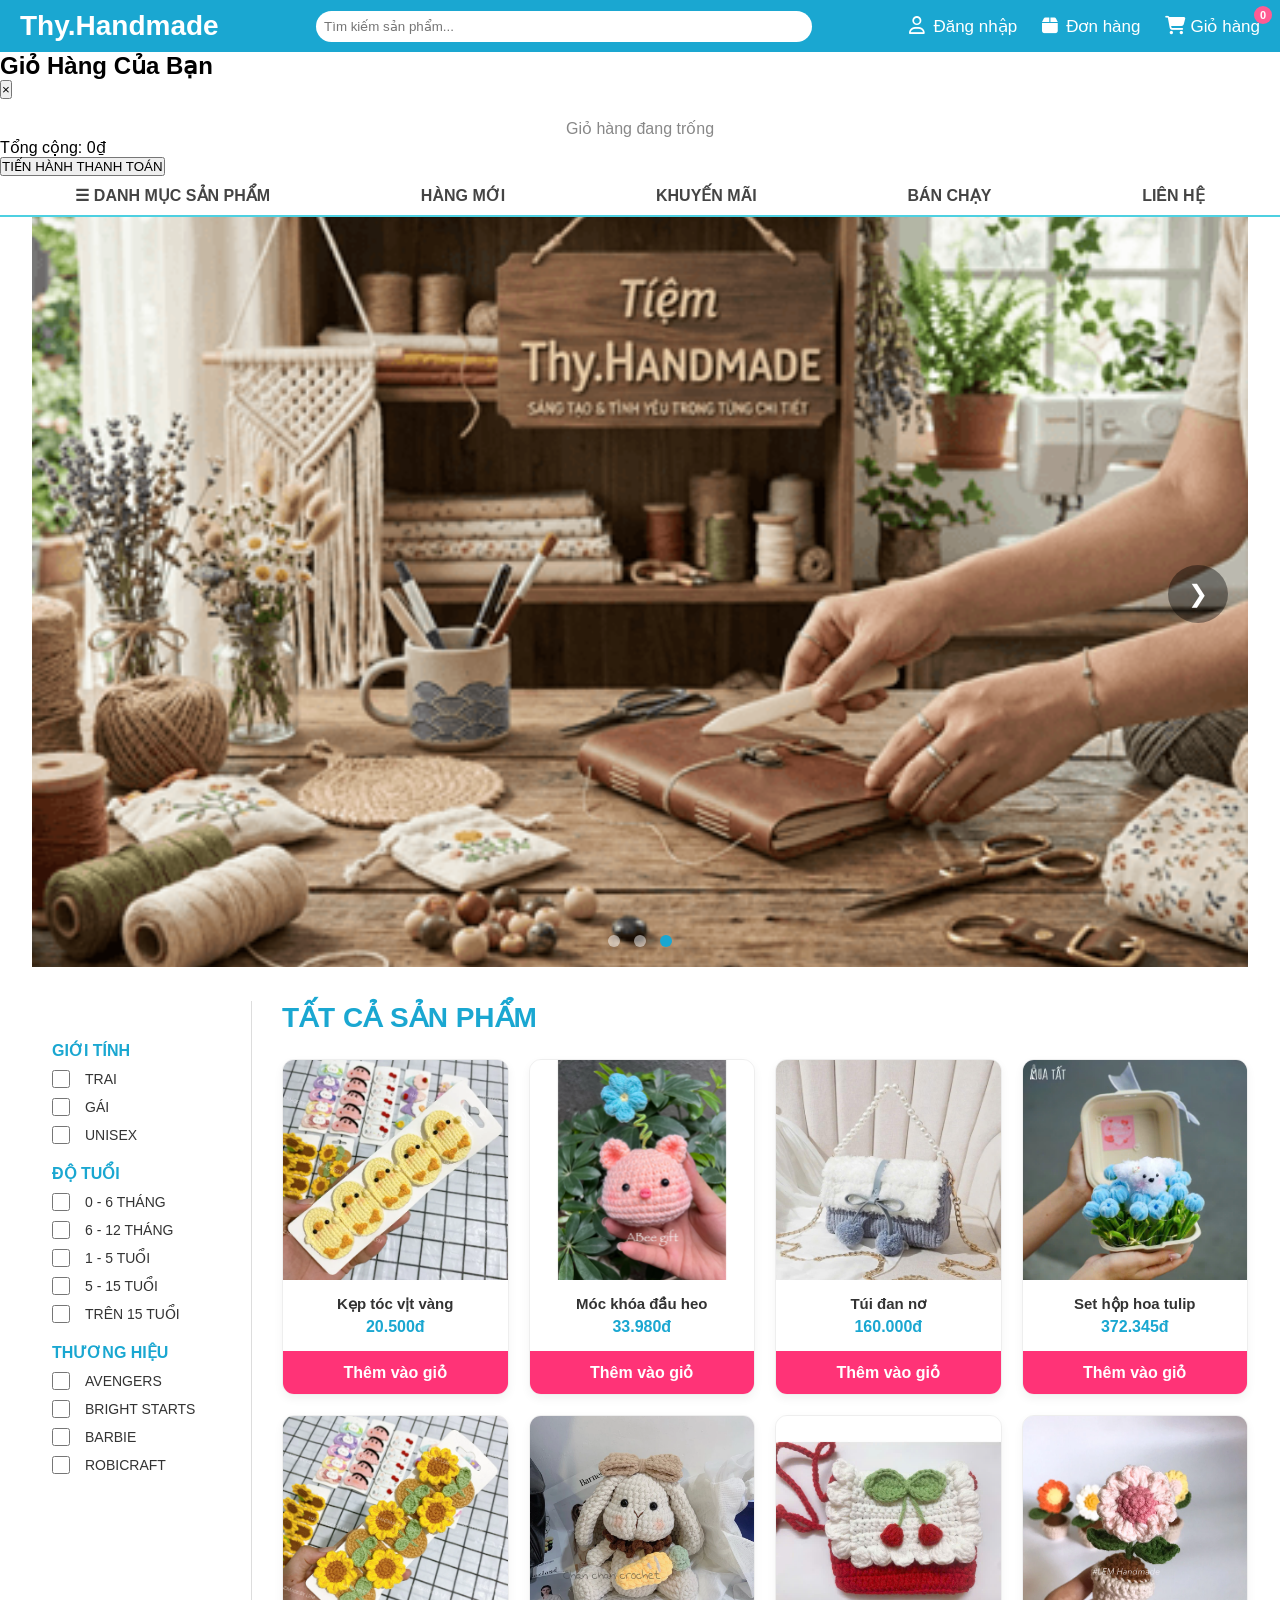
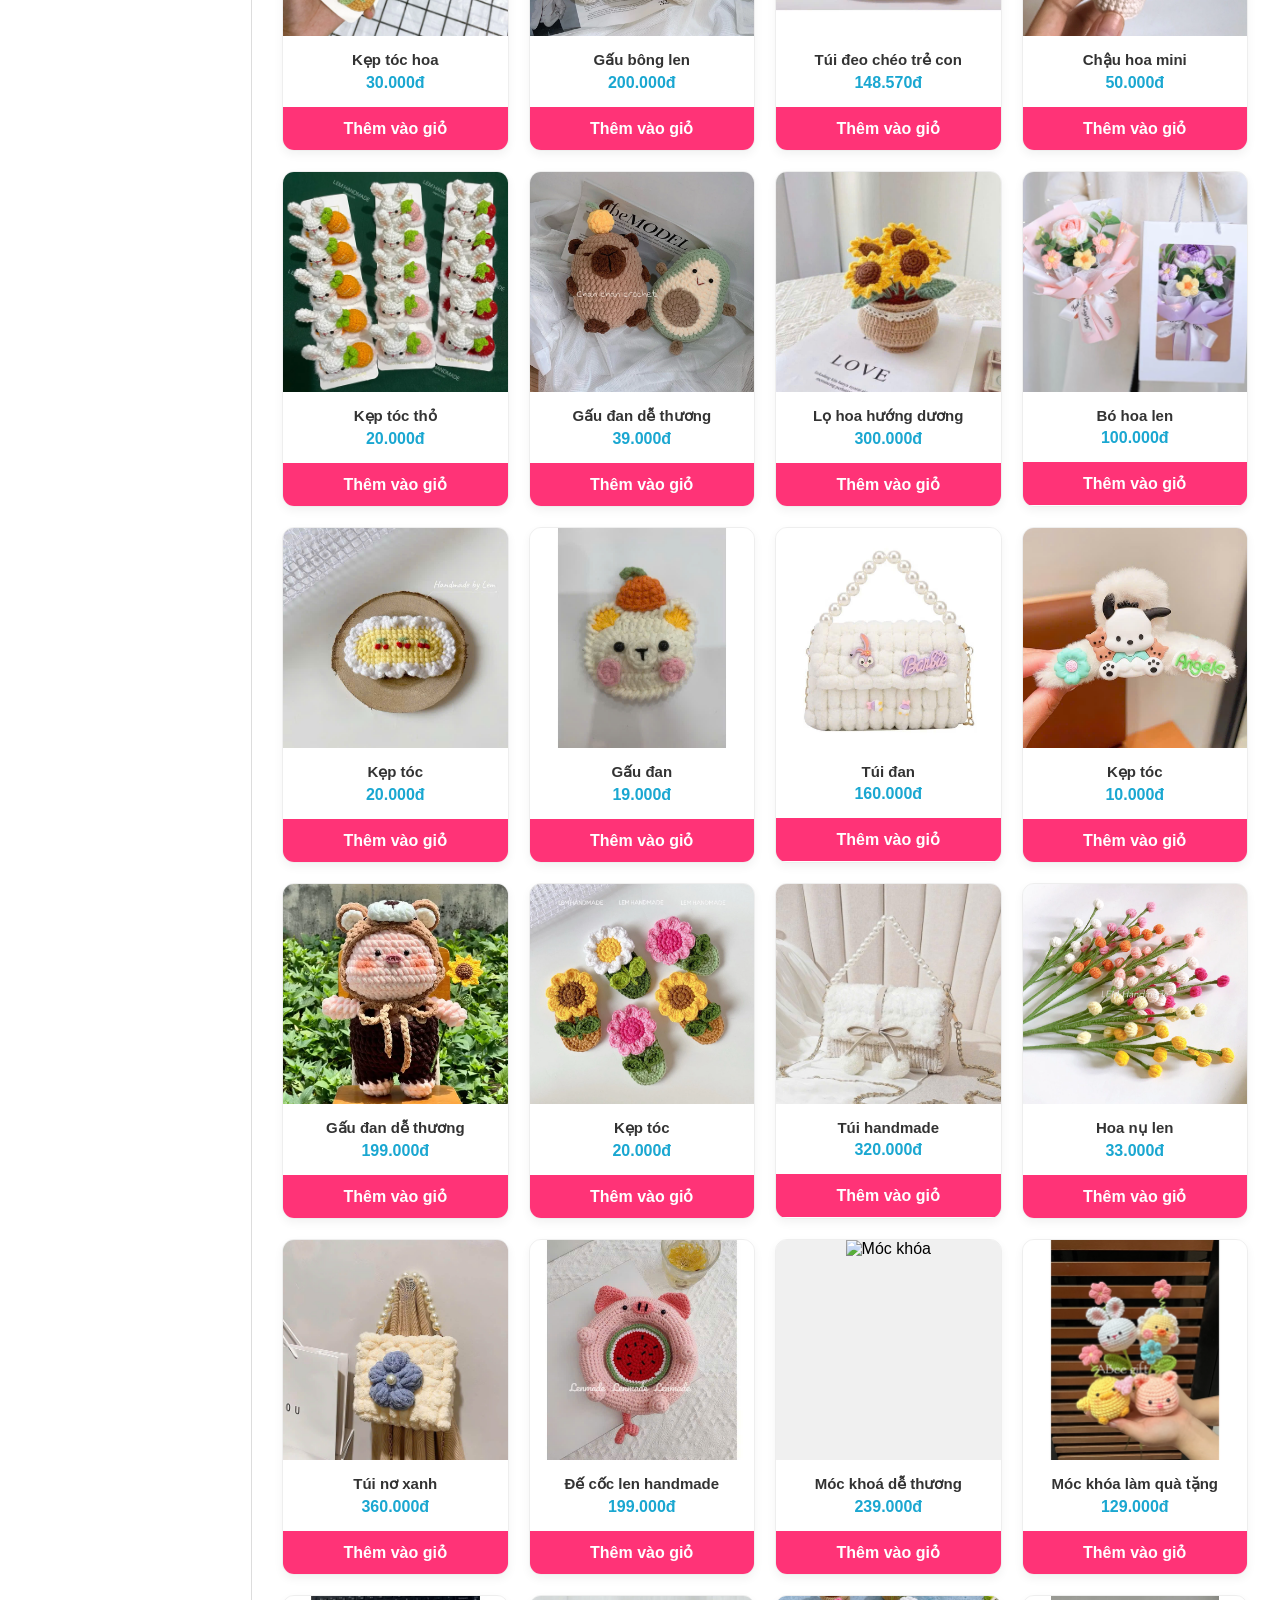
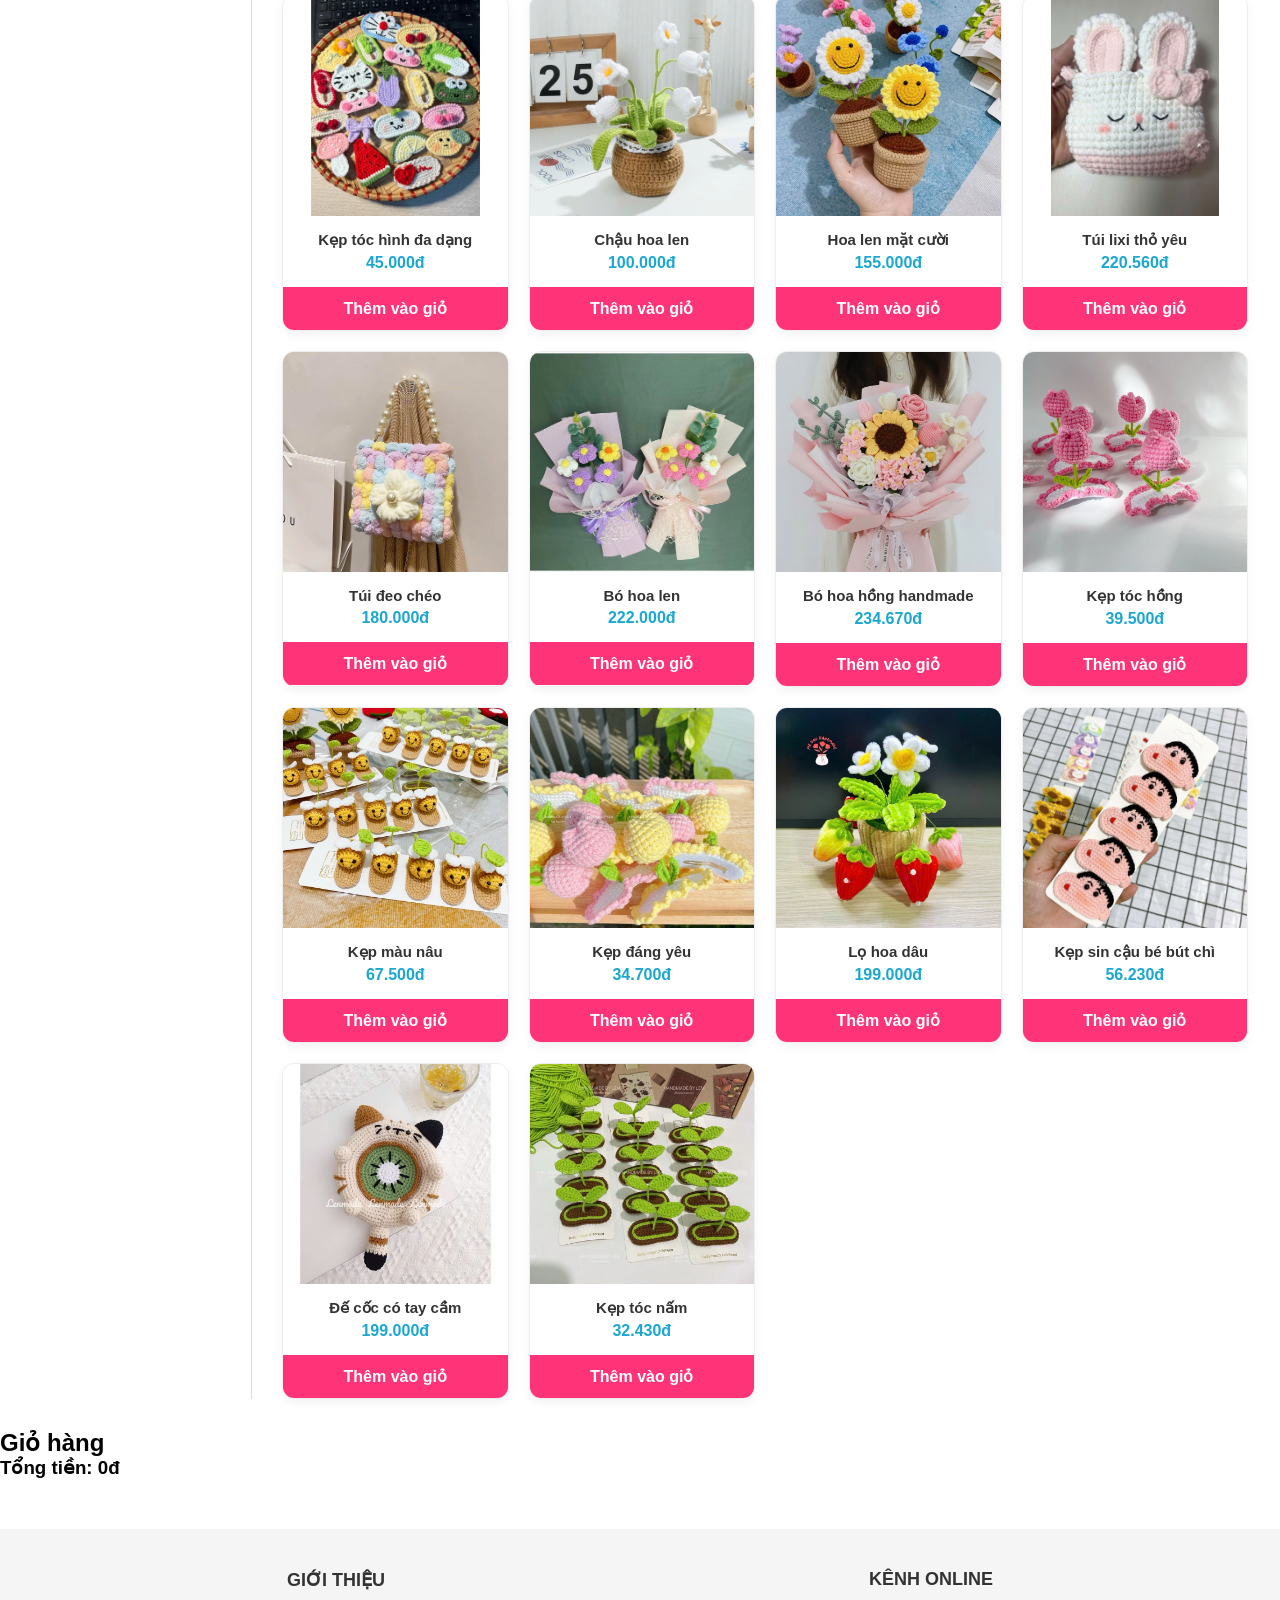
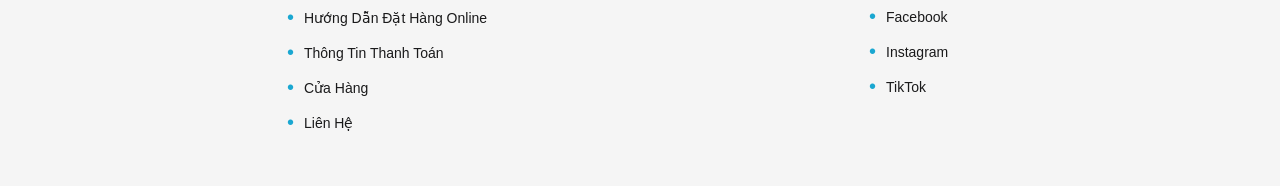
==== index.html @ 4d23591e "Update index.html" ====
<!DOCTYPE html>
<html lang="vi">
<head>
    <meta charset="UTF-8">
    <meta name="viewport" content="width=device-width, initial-scale=1.0">
    <title>Thy.Handmade</title>
    <link rel="stylesheet" href="style.css">
    <link rel="stylesheet" href="https://cdnjs.cloudflare.com/ajax/libs/font-awesome/6.4.0/css/all.min.css">
</head>
<body>

    <div class="header">
        <div class="logo">Thy.Handmade</div>
        <input class="search" placeholder="Tìm kiếm sản phẩm...">
        <div class="menu">
            <a href="Đăng-nhập.html" class="menu-link">
                <i class="fa-regular fa-user"></i> Đăng nhập
            </a>
            <a href="Đơn-hàng.html" class="menu-link">
                <i class="fa-solid fa-box"></i> Đơn hàng
            </a>
            <a href="Giỏ-hàng.html" class="menu-link cart-icon">
				<i class="fa-solid fa-cart-shopping"></i>
					Giỏ hàng
				<span id="cart-count">0</span>
			</a>
        </div>
    </div>
	<div class="cart-overlay" id="cartOverlay"></div>

<div class="cart-sidebar" id="cartSidebar">
    <div class="cart-header">
        <h2>Giỏ Hàng Của Bạn</h2>
        <button class="close-cart" id="closeCart">&times;</button>
    </div>
    <div class="cart-items" id="cartItems">
        <p style="text-align: center; color: #888; margin-top: 20px;">Giỏ hàng đang trống</p>
    </div>
    <div class="cart-footer">
        <div class="cart-total">
            <span>Tổng cộng:</span>
            <span id="cartTotalPrice">0₫</span>
        </div>
        <button class="checkout-btn">TIẾN HÀNH THANH TOÁN</button>
    </div>
</div>

    <div class="nav-bar">
        <div class="menu-item dropdown">
            <span class="title">☰ DANH MỤC SẢN PHẨM</span>
            <ul class="submenu">
				<li><a href="#" class="filter-btn" data-filter="all">Tất cả sản phẩm</a></li>
				<li><a href="#" class="filter-btn" data-filter="tui">Túi</a></li>
				<li><a href="#" class="filter-btn" data-filter="hoa">Hoa</a></li>
				<li><a href="#" class="filter-btn" data-filter="len">Len</a></li>
				<li><a href="#" class="filter-btn" data-filter="kep-toc">Kẹp tóc</a></li>
				<li><a href="#" class="filter-btn" data-filter="de-coc">Đế cốc</a></li>
				<li><a href="#" class="filter-btn" data-filter="moc-khoa">Móc khóa</a></li>
			</ul>	
            
        </div>

        <div class="menu-item dropdown">
            <a href="#hang-moi" class="title">HÀNG MỚI</a>
            <ul class="submenu">
                <li><a href="#"class="filter-btn" data-filter="tui">Hàng mới về tuần này</a></li>
            </ul>
        </div>

        <div class="menu-item dropdown">
            <a href="#khuyen-mai" class="title">KHUYẾN MÃI</a>
            <ul class="submenu">
                <li><a href="#"class="filter-btn" data-filter="de-coc">Giảm giá 50%</a></li>
                <li><a href="#"class="filter-btn" data-filter="moc-khoa">Mua 1 tặng 1</a></li>
            </ul>
        </div>

        <div class="menu-item dropdown">
            <a href="#ban-chay" class="title">BÁN CHẠY</a>
            <ul class="submenu">
                <li><a href="#"class="filter-btn" data-filter="gau">Top 10 gấu</a></li>
                <li><a href="#"class="filter-btn" data-filter="kep-toc">Kẹp tóc bán chạy</a></li>
            </ul>
        </div>

        <div class="menu-item dropdown">
            <span class="title">LIÊN HỆ</span>
            <ul class="submenu">
                <li><a href="https://web.facebook.com/" target="_blank">Facebook: Thy.Handmade</a></li>
                <li><a href="https://www.instagram.com/" target="_blank">Instagram: _ththy.07_</a></li>
                <li><a href="tel:0327568467">Hotline: 0327568467</a></li>
            </ul>
        </div>
    </div>

    <section class="hero-slider-section">
        <div class="hero-slider" id="heroSlider">
            <div class="slide active">
                <img src="images\bìa1.png"  alt="Bìa1"> </div>
            <div class="slide">
                <img src="images\bìa2.png" alt="Bìa 2"> </div>
            <div class="slide">
                <img src="images\bìa3.png" alt="Bìa 3"> </div>
        </div>
        <button class="slider-btn next-btn" onclick="moveSlide(1)">&#10095;</button>
        <div class="slider-dots">
            <span class="dot active" onclick="currentSlide(0)"></span>
            <span class="dot" onclick="currentSlide(1)"></span>
            <span class="dot" onclick="currentSlide(2)"></span>
        </div>
    </section>
	
	
		<div class="container-main">
    
    <aside class="sidebar-filter">
        <div class="filter-group">
            <h3 class="filter-title">GIỚI TÍNH</h3>
            <ul class="filter-list">
                <li><input type="checkbox" id="boy"><label for="boy"> TRAI</label></li>
                <li><input type="checkbox" id="girl"><label for="girl"> GÁI</label></li>
                <li><input type="checkbox" id="unisex"><label for="unisex">UNISEX</label></li>
            </ul>
        </div>

        <div class="filter-group">
            <h3 class="filter-title">ĐỘ TUỔI</h3>
            <ul class="filter-list">
                <li><input type="checkbox" id="age1"><label for="age1">0 - 6 Tháng</label></li>
                <li><input type="checkbox" id="age2"><label for="age2">6 - 12 Tháng</label></li>
                <li><input type="checkbox" id="age3"><label for="age3">1 - 5 Tuổi</label></li>
                <li><input type="checkbox" id="age4"><label for="age4">5 - 15 Tuổi</label></li>
                <li><input type="checkbox" id="age5"><label for="age5">Trên 15 Tuổi</label></li>
            </ul>
        </div>

        <div class="filter-group">
            <h3 class="filter-title">THƯƠNG HIỆU</h3>
            <ul class="filter-list">
                <li><input type="checkbox" id="brand1"><label for="brand1">AVENGERS</label></li>
                <li><input type="checkbox" id="brand2"><label for="brand2">BRIGHT STARTS</label></li>
                <li><input type="checkbox" id="brand3"><label for="brand3">BARBIE</label></li>
                <li><input type="checkbox" id="brand4"><label for="brand4">ROBICRAFT</label></li>
            </ul>
        </div>
    </aside>

    <main class="content-right">
    <div class="title" id="page-title" style="text-align: left; margin-left: 0;">Tất cả sản phẩm</div>
			
    <div class="products-grid-container">
        <div class="products">
            
            <div class="card" data-category="kep-toc">
				<div class="img-box">
                <img src="images\kep17.jpg" alt="Kẹp tóc">
				<img src="images\kep16.jpg" alt="Kẹp tóc">
				</div>
                <h4>Kẹp tóc vịt vàng</h4>
                <div class="price">20.500đ</div>
				
				<button class="add-cart">Thêm vào giỏ</button>
            </div>

            <div class="card" data-category="moc-khoa">
				<div class="img-box">
                <img src="images\moc6.jpg" alt="Gấu đan">
				<img src="images\moc1.jpg" alt="Gấu đan">
				</div>
                <h4>Móc khóa đầu heo</h4>
                <div class="price">33.980đ</div>
				
				<button class="add-cart">Thêm vào giỏ</button>
			</div>

            <div class="card" data-category="tui">
				<div class="img-box">
                <img src="images\adj1 (23).jpg" alt="Túi đan">
				<img src="images\adj1 (24).jpg" alt="Túi đan">
				</div>
                <h4>Túi đan nơ </h4>
                <div class="price">160.000đ</div>
				
				<button class="add-cart">Thêm vào giỏ</button>
            </div>

            <div class="card" data-category="hoa">
				<div class="img-box">
                <img src="images/adj1 (50).jpg" alt="Hoa gấu">
				<img src="images\adj1 (51).jpg" alt="Hoa gấu">
				</div>
                <h4>Set hộp hoa tulip</h4>
                <div class="price">372.345đ</div>
				
				<button class="add-cart">Thêm vào giỏ</button>
            </div>
			
			
			
			<div class="card" data-category="kep-toc">
				<div class="img-box">
                <img src="images\kep18.jpg" alt="Kẹp tóc">
				<img src="images\kep16.jpg" alt="Kẹp tóc">
				</div>
                <h4>Kẹp tóc hoa</h4>
                <div class="price">30.000đ</div>
				
				<button class="add-cart">Thêm vào giỏ</button>
            </div>

            <div class="card" data-category="gau">
				<div class="img-box">
                <img src="images\gau11.jpg" alt="Gấu đan">
				<img src="images\gau11.jpg" alt="Gấu đan">
				</div>
                <h4>Gấu bông len</h4>
                <div class="price">200.000đ</div>
				
				<button class="add-cart">Thêm vào giỏ</button>
            </div>

            <div class="card" data-category="tui">
				<div class="img-box">
                <img src="images\adj1 (12).jpg" alt="Túi đan">
				<img src="images\tui100.jpg" alt="Túi đan">
				</div>
                <h4>Túi đeo chéo trẻ con</h4>
                <div class="price">148.570đ</div>
				
				<button class="add-cart">Thêm vào giỏ</button>
            </div>

            <div class="card" data-category="hoa">
				<div class="img-box">
                <img src="images\hoa3.jpg" alt="Hoa gấu">
				<img src="images\hoa2.jpg" alt="Hoa gấu">
				</div>
                <h4>Chậu hoa mini</h4>
                <div class="price">50.000đ</div>
				
				<button class="add-cart">Thêm vào giỏ</button>
            </div>
			
			
			<div class="card" data-category="kep-toc">
				<div class="img-box">
                <img src="images\kep23.jpg" alt="Kẹp tóc">
				<img src="images\kep20.jpg" alt="Kẹp tóc">
				</div>
                <h4>Kẹp tóc thỏ</h4>
                <div class="price">20.000đ</div>
				
				<button class="add-cart">Thêm vào giỏ</button>
            </div>

            <div class="card" data-category="gau">
				<div class="img-box">
                <img src="images\gau10.jpg" alt="Gấu đan">
				<img src="images\gau10.jpg" alt="Gấu đan">
				</div>
                <h4>Gấu đan dễ thương</h4>
                <div class="price">39.000đ</div>
				
				<button class="add-cart">Thêm vào giỏ</button>
            </div>

            <div class="card" data-category="hoa">
				<div class="img-box">
                <img src="images\adj1 (41).jpg" alt="Hoa ">
				<img src="images\adj1 (37).jpg" alt="Hoa ">
				</div>
                <h4>Lọ hoa hướng dương</h4>
                <div class="price">300.000đ</div>
				
				<button class="add-cart">Thêm vào giỏ</button>
            </div>

            <div class="card" data-category="hoa">
				<div class="img-box">
                <img src="images\Hoa17.jpg" alt="Hoa ">
				<img src="images\Hoa18.jpg" alt="Hoa ">
				</div>
              <h4>Bó hoa len </h4>
                <div class="price">100.000đ</div>
				
				<button class="add-cart">Thêm vào giỏ</button>
            </div>



			<div class="card" data-category="kep-toc">
				<div class="img-box">
                <img src="images/adj1 (1).jpg" alt="Kẹp tóc">
				<img src="images\adj1 (15).jpg" alt="Kẹp tóc">
				</div>
                <h4>Kẹp tóc</h4>
                <div class="price">20.000đ</div>
				
				<button class="add-cart">Thêm vào giỏ</button>
            </div>

            <div class="card" data-category="gau">
				<div class="img-box">
                <img src="images/adj1 (13).jpg" alt="Gấu đan">
				<img src="images\adj1 (11).jpg" alt="Gấu đan">
				</div>
                <h4>Gấu đan</h4>
                <div class="price">19.000đ</div>
				
				<button class="add-cart">Thêm vào giỏ</button>
            </div>

            <div class="card" data-category="tui">
				<div class="img-box">
                <img src="images/adj1 (25).jpg" alt="Túi đan">
				<img src="images\adj1 (49).jpg"alt="Túi đan">
				</div>
                <h4>Túi đan</h4>
                <div class="price">160.000đ</div>
				
				<button class="add-cart">Thêm vào giỏ</button>
            </div>

            <div class="card" data-category="kep-toc">
				<div class="img-box">
                <img src="images\adj1 (6).jpg" alt="Kẹp tóc">
				<img src="images\adj1 (38).jpg" alt="Kẹp tóc">
				</div>
                <h4>Kẹp tóc</h4>
                <div class="price">10.000đ</div>
				
				<button class="add-cart">Thêm vào giỏ</button>
            </div>

            <div class="card" data-category="gau">
				<div class="img-box">
                <img src="images\gau13.jpg" alt="Gấu đan">
				<img src="images\gau12.jpg" alt="Gấu đan">
				</div>
                <h4>Gấu đan dễ thương</h4>
                <div class="price">199.000đ</div>
				
				<button class="add-cart">Thêm vào giỏ</button>
            </div>
			
			<div class="card" data-category="kep-toc">
				<div class="img-box">
                <img src="images\kep4.jpg" alt="Kẹp tóc">
				<img src="images\kep3.jpg"alt="Kẹp tóc">
				</div>
                <h4>Kẹp tóc</h4>
                <div class="price">20.000đ</div>
				
				<button class="add-cart">Thêm vào giỏ</button>
            </div>

            <div class="card" data-category="tui">
				<div class="img-box">
                <img src="images\adj1 (32).jpg" alt="Túi đan">
				<img src="images\adj1 (23).jpg" alt="Túi đan">
				</div>
                <h4>Túi handmade</h4>
                <div class="price">320.000đ</div>
				
				<button class="add-cart">Thêm vào giỏ</button>
            </div>

            <div class="card" data-category="hoa">
				<div class="img-box">
                <img src="images\hoa11.jpg"alt="Hoa ">
				<img src="images\hoa12.jpg"alt="Hoa ">
				</div>
                <h4>Hoa nụ len </h4>
                <div class="price">33.000đ</div>
				
				<button class="add-cart">Thêm vào giỏ</button>
            </div>
			
			<div class="card" data-category="tui">
				<div class="img-box">
                <img src="images\adj1 (31).jpg" alt="Túi đan">
				<img src="images\adj1 (31).jpg" alt="Túi đan">
				</div>
                <h4>Túi nơ xanh</h4>
                <div class="price">360.000đ</div>
				
				<button class="add-cart">Thêm vào giỏ</button>
            </div>
			
			<div class="card" data-category="de-coc">
				<div class="img-box">
                <img src="images\adj1 (35).jpg" alt="Đế cốc">
				<img src="images\adj1 (46).jpg" alt="Đế cốc">
				</div>
                <h4>Đế cốc len handmade</h4>
                <div class="price">199.000đ</div>
				
				<button class="add-cart">Thêm vào giỏ</button>
            </div>
			
			<div class="card" data-category="moc-khoa">
				<div class="img-box">
                <img src="images\mockhoa1.jpg" alt="Móc khóa">
				<img src="images\moc8.jpg" alt="Móc khóa">
				</div>
                <h4>Móc khoá dễ thương </h4>
                <div class="price">239.000đ</div>
				
				<button class="add-cart">Thêm vào giỏ</button>
            </div>
			
			<div class="card" data-category="moc-khoa">
				<div class="img-box">
                <img src="images\moc1.jpg" alt="Móc khóa">
				<img src="images\moc2.jpg" alt="Móc khóa">
				</div>
                <h4>Móc khóa làm quà tặng</h4>
                <div class="price">129.000đ</div>
				
				<button class="add-cart">Thêm vào giỏ</button>
            </div>
			
			<div class="card" data-category="kep-toc">
				<div class="img-box">
                <img src="images\kep32.jpg" alt="Kẹp tóc">
				<img src="images\kep31.jpg" alt="Kẹp tóc">
				</div>
                <h4>Kẹp tóc hình đa dạng</h4>
                <div class="price">45.000đ</div>
				
				<button class="add-cart">Thêm vào giỏ</button>
            </div>
			
			 <div class="card" data-category="hoa">
				<div class="img-box">
                <img src="images\adj1 (48).jpg"alt="Hoa ">
				<img src="images\adj1 (53).jpg"alt="Hoa ">
				</div>
                <h4>Chậu hoa len  </h4>
                <div class="price">100.000đ</div>
				
				<button class="add-cart">Thêm vào giỏ</button>
            </div>
			
			<div class="card" data-category="hoa">
				<div class="img-box">
                <img src="images\hoa6.jpg"alt="Hoa ">
				 <img src="images\hoa5.jpg"alt="Hoa ">
				</div>
                <h4>Hoa len mặt cười </h4>
                <div class="price">155.000đ</div>
				
				<button class="add-cart">Thêm vào giỏ</button>
            </div>
			
			<div class="card" data-category="tui">
				<div class="img-box">
                <img src="images\adj1 (10).jpg" alt="Túi đan">
				<img src="images\adj1 (10).jpg" alt="Túi đan">
				</div>
                <h4>Túi lixi thỏ yêu</h4>
                <div class="price">220.560đ</div>
				
				<button class="add-cart">Thêm vào giỏ</button>
            </div>
			
			<div class="card" data-category="tui">
				<div class="img-box">
                <img src="images\adj1 (19).jpg" alt="Túi đan">
				<img src="images\adj1 (26).jpg" alt="Túi đan">
				</div>
                <h4>Túi đeo chéo</h4>
                <div class="price">180.000đ</div>
				
				<button class="add-cart">Thêm vào giỏ</button>
            </div>
			
			<div class="card" data-category="hoa">
				<div class="img-box">
                <img src="images\Hoa20.jpg"alt="Hoa ">
				<img src="images\Hoa16.jpg"alt="Hoa ">
				</div>
                <h4>Bó hoa len</h4>
                <div class="price">222.000đ</div>
				
				<button class="add-cart">Thêm vào giỏ</button>
            </div>
			
			<div class="card" data-category="hoa">
				<div class="img-box">
                <img src="images\boa1.jpg"alt="Hoa ">
				<img src="images\boa1.jpg"alt="Hoa ">
				</div>
                <h4>Bó hoa hồng handmade</h4>
                <div class="price">234.670đ</div>
				
				<button class="add-cart">Thêm vào giỏ</button>
            </div>
			
			<div class="card" data-category="kep-toc">
				<div class="img-box">
                <img src="images\kep26.jpg" alt="Kẹp tóc">
				<img src="images\kep30.jpg" alt="Kẹp tóc">
				</div>
                <h4>Kẹp tóc hồng</h4>
                <div class="price">39.500đ</div>
				
				<button class="add-cart">Thêm vào giỏ</button>
            </div>
			
			<div class="card" data-category="kep-toc">
				<div class="img-box">
                <img src="images\kep1.jpg" alt="Kẹp tóc">
				<img src="images\kep3.jpg" alt="Kẹp tóc">
				</div>
                <h4>Kẹp màu nâu</h4>
                <div class="price">67.500đ</div>
				
				<button class="add-cart">Thêm vào giỏ</button>
            </div>
			
			<div class="card" data-category="kep-toc">
				<div class="img-box">
                <img src="images\kep24.jpg" alt="Kẹp tóc">
				<img src="images\kep24.jpg" alt="Kẹp tóc">
				</div>
                <h4>Kẹp đáng yêu</h4>
                <div class="price">34.700đ</div>
				
				<button class="add-cart">Thêm vào giỏ</button>
            </div>
			
			<div class="card" data-category="hoa">
				<div class="img-box">
                <img src="images\adj1 (57).jpg" alt="Đế cốc">
				<img src="images\adj1 (59).jpg" alt="Đế cốc">
				</div>
                <h4>Lọ hoa dâu </h4>
                <div class="price">199.000đ</div>
				
				<button class="add-cart">Thêm vào giỏ</button>
            </div>
			
			<div class="card" data-category="kep-toc">
				<div class="img-box">
                <img src="images\kep19.jpg"alt="Kẹp tóc">
				<img src="images\kep15.jpg"alt="Kẹp tóc">
				</div>
                <h4>Kẹp sin cậu bé bút chì</h4>
                <div class="price">56.230đ</div>
				
				<button class="add-cart">Thêm vào giỏ</button>
            </div>
			
			<div class="card" data-category="de-coc">
				<div class="img-box">
                <img src="images\adj1 (36).jpg" alt="Đế cốc">
				<img src="images\adj1 (34).jpg" alt="Đế cốc">
				</div>
                <h4>Đế cốc có tay cầm</h4>
                <div class="price">199.000đ</div>
				
				<button class="add-cart">Thêm vào giỏ</button>
            </div>
			
			<div class="card" data-category="kep-toc">
				<div class="img-box">
                <img src="images\kep5.jpg"alt="Kẹp tóc">
				<img src="images\kep15.jpg"alt="Kẹp tóc">
				</div>
                <h4>Kẹp tóc nấm</h4>
                <div class="price">32.430đ</div>
				
				<button class="add-cart">Thêm vào giỏ</button>
            </div>    
</main>
</div>
		<div class="cart-box">

    <h2>Giỏ hàng</h2>

    <div id="cart-items"></div>

    <h3>
        Tổng tiền:
        <span id="cart-total">0đ</span>
    </h3>

</div>
	
    <footer id="footer">
        <div id="footer-content" class="footer-green">
            <div class="footer-col">
                <h3>GIỚI THIỆU</h3>
                <ul>
                    <li><a href="Cách đặt onl.html">Hướng Dẫn Đặt Hàng Online</a></li>
                    <li><a href="thanh-toan.html">Thông Tin Thanh Toán</a></li>
                    <li><a href="cua-hang.html">Cửa Hàng</a></li>
                    <li><a href="lien-he.html">Liên Hệ</a></li>
                </ul>
            </div>
            <div class="footer-col">
                <h3>KÊNH ONLINE</h3>
                <ul>
                    <li><a href="https://web.facebook.com/" target="_blank">Facebook</a></li>
                    <li><a href="https://www.instagram.com/" target="_blank">Instagram</a></li>
                    <li><a href="https://www.tiktok.com/" target="_blank">TikTok</a></li>
                </ul>
            </div>
        </div>
    </footer>

  <script src="java.js"></script> 
</body>
</html>
---- style.css ----
* {
    margin: 0;
    padding: 0;
    box-sizing: border-box;
    font-family: Arial, sans-serif;
}

body {
    background: white;
}

.header {
    background: #1aa7d1;
    color: white;
    padding: 10px 20px;
    display: flex;
    align-items: center;
    justify-content: space-between;
}
@media screen and (max-width: 768px) {
    .sidebar, .product-grid {
        width: 100% !important; 
        float: none !important;  
        display: block !important;
    }
    .product-list { 
        display: flex;
        flex-wrap: wrap;
        justify-content: space-around;
    }

    .product-item {
        width: 48%; 
        margin-bottom: 15px;
    }
}

.logo {
    font-size: 28px;
    font-weight: bold;
}

.search {
    width: 40%;
    padding: 8px;
    border-radius: 20px;
    border: none;
    outline: none;
}

.menu {
    display: flex;
    gap: 25px;
    align-items: center;
}

.menu-link {
    text-decoration: none;
    color: white;
    font-size: 17px;
    display: flex;
    align-items: center;
    gap: 8px;
    transition: 0.4s;
}

.menu-link:hover {
    color: orange;
}

.menu-link i {
    font-size: 18px;
}

.nav-bar {
    display: flex;
    justify-content: space-around;
    align-items: center;
    background-color: #ffff;
    padding: 10px 0;
    border-bottom: 2px solid #4dd0e1;
}

.menu-item {
    position: relative;
}

.menu-item .title {
    text-decoration: none;
    color: #444;
    font-weight: bold;
    cursor: pointer;
    font-size: 16px;
}

.submenu {
    display: none;
    position: absolute;
    top: 100%;
    left: 0;
    width: 200px;
    background-color: white;
    border: 1px solid #ddd;
    list-style: none;
    padding: 0;
    margin: 0;
    z-index: 1000;
    box-shadow: 0 4px 8px rgba(0,0,0,0.1);
}

.submenu li {
    border-bottom: 1px solid #eee;
}

.submenu li a {
    display: block;
    padding: 10px 15px;
    text-decoration: none;
    color: #555;
    font-size: 15px;
}

.submenu li a:hover {
    background-color: #f5fbfd;
    color: orange;
}

.menu-item.dropdown:hover .submenu {
    display: block;
}

.hero-slider-section {
    position: relative;
    max-width: 95%;
    margin: 0 auto;
    overflow: hidden;
}

.slide {
    display: none;
}

.slide.active {
    display: block;
}

.slide img {
    width: 100%;
    height: 750px;
    object-fit: cover;
}

.slider-btn {
    position: absolute;
    top: 50%;
    transform: translateY(-50%);
    background-color: rgba(0, 0, 0, 0.4);
    color: white;
    border: none;
    padding: 15px 20px;
    cursor: pointer;
    font-size: 24px;
    border-radius: 50%;
    transition: 0.4s;
    z-index: 10;
}

.slider-btn:hover {
    background-color: #1aa7d1;
}

.prev-btn { left: 20px; }
.next-btn { right: 20px; }

.slider-dots {
    text-align: center;
    position: absolute;
    bottom: 20px;
    width: 100%;
    z-index: 10;
}

.dot {
    height: 12px;
    width: 12px;
    margin: 0 5px;
    background-color: rgba(255, 255, 255, 0.5);
    border-radius: 50%;
    display: inline-block;
    cursor: pointer;
    transition: 0.3s;
}

.dot.active, .dot:hover {
    background-color: #1aa7d1;
}

#footer {
    background-color: #f5f5f5;
    padding: 50px 0;
    margin-top: 40px;
}

.footer-green {
    width: 80%;
    margin: 0 auto;
    display: flex;
    justify-content: space-around;
}

.footer-col h3 {
    color: #333;
    font-size: 20px;
    font-weight: bold;
    margin-bottom: 20px;
    text-transform: uppercase;
}

.footer-col ul {
    list-style: none;
}

.footer-col ul li {
    margin-bottom: 12px;
    display: flex;
    align-items: center;
}

.footer-col ul li::before {
    content: "•";
    margin-right: 10px;
    font-size: 20px;
    color: #1aa7d1;
}

.footer-col ul li a {
    text-decoration: none;
    color: #555;
    font-size: 15px;
    transition: 0.3s;
}

.footer-col ul li a:hover {
    color: pink;
    padding-left: 20px;
}

.sidebar-filter {
    width: 150px;
    padding: 20px;
    font-family: Arial, sans-serif;
}

.filter-title {
    font-size: 18px;
    font-weight: bold;
    margin-bottom: 15px;
    margin-top: 30px;
    text-transform: uppercase;
}

.filter-list {
    list-style: none;
    padding: 0;
}

.filter-list li {
    margin-bottom: 12px;
    display: flex;
    align-items: left;
}

.filter-list input[type="checkbox"] {
    width: 18px;
    height: 18px;
    margin-right: 15px;
    cursor: pointer;
    border: 1px solid #ddd;
}

.filter-list label {
    cursor: pointer;
    font-size: 14px;
    color: #333;
    text-transform: uppercase;
    transition: color 0.4s;
}

.filter-list label:hover {
    color: #000;
    font-weight: 500;
}

.container-main {
    display: flex;
    max-width: 1300px;
    margin: 30px auto;
    width: 95%;
    gap: 30px; 
}
.sidebar-filter {
    flex: 0 0 220px; 
    padding-right: 20px;
    border-right: 1px solid #ddd;
}

.filter-title {
    font-size: 16px;
    font-weight: bold;
    margin: 20px 0 10px;
    text-transform: uppercase;
    color: #1aa7d1;
}

.filter-list {
    list-style: none;
}

.filter-list li {
    margin-bottom: 10px;
    display: flex;
    align-items: center;
    font-size: 14px;
}

.content-right {
    flex: 1; 
    display: flex;
    flex-direction: column;
}

#page-title {
    font-size: 28px;
    font-weight: 800;
    color: #1aa7d1;
    margin-bottom: 25px;
    text-transform: uppercase;
}

.products {
    display: grid;
    grid-template-columns: repeat(4, 1fr); 
    gap: 20px;
    width: 100%;
}

.card {
    background: white;
    border-radius: 12px;
    overflow: hidden;
    box-shadow: 0 4px 10px rgba(0,0,0,0.05);
    transition: 0.3s ease;
    border: 1px solid #eee;
    display: flex;
    flex-direction: column;
    text-align: center;
}

.card:hover {
    transform: translateY(-5px);
    box-shadow: 0 8px 20px rgba(0,0,0,0.1);
    border-color: #1aa7d1;
}

.card .img-box {
    position: relative;
    width: 100%;
    height: 220px;
    overflow: hidden;
    background: #f0f0f0;
}

.card .img-box img {
    width: 100%;
    height: 100%;
    object-fit: cover;
    transition: 0.5s ease;
}

.card .img-box img:first-child {
    position: relative;
    z-index: 1;
}

.card .img-box img:last-child {
    position: absolute;
    top: 0;
    left: 0;
    opacity: 0;
    z-index: 2;
}

.card:hover .img-box img:last-child {
    opacity: 1;
    transform: scale(1.05);
}

.card h4 {
    font-size: 15px;
    color: #333;
    margin: 15px 10px 5px;
    font-weight: 600;
}

.card .price {
    color: #1aa7d1;
    font-weight: bold;
    font-size: 16px;
    margin-bottom: 15px;
}

#footer {
    background: #F5F5F5;
    color: white;
    padding: 40px 0;
    margin-top: 50px;
}

.footer-green {
    width: 85%;
    margin: 0 auto;
    display: flex;
    justify-content: space-around;
}

.footer-col h3 {
    font-size: 18px;
    margin-bottom: 15px;
}

.footer-col ul {
    list-style: none;
}

.footer-col ul li a {
    color: #1A1A1B;
    text-decoration: none;
    font-size: 14px;
    transition: 0.3s;
}

.footer-col ul li a:hover {
    color: pink;
}


/* nút thêm giỏ hàng */
.add-cart{
    display:block;
    width:100%;
    background: #ff3377;
    color: white;
    border:none;
    padding:12px;
    font-size:16px;
    font-weight:bold;
}
.add-cart:hover {
    background: #ffc0cb; 
    color: white;
}

.menu-link.cart-icon {
    position: relative;     
    display: inline-flex;
    align-items: center;
    gap: 5px;
}

#cart-count {
    background: #ff5c93;    
    color: white;          
    border-radius: 50%;   
    min-width: 18px;       
    height: 18px;
    font-size: 11px;        
    font-weight: bold;

    display: flex;
    align-items: center;
    justify-content: center;


    position: absolute;     
    top: -10px;              
    right: -12px;          
    z-index: 10;            
}
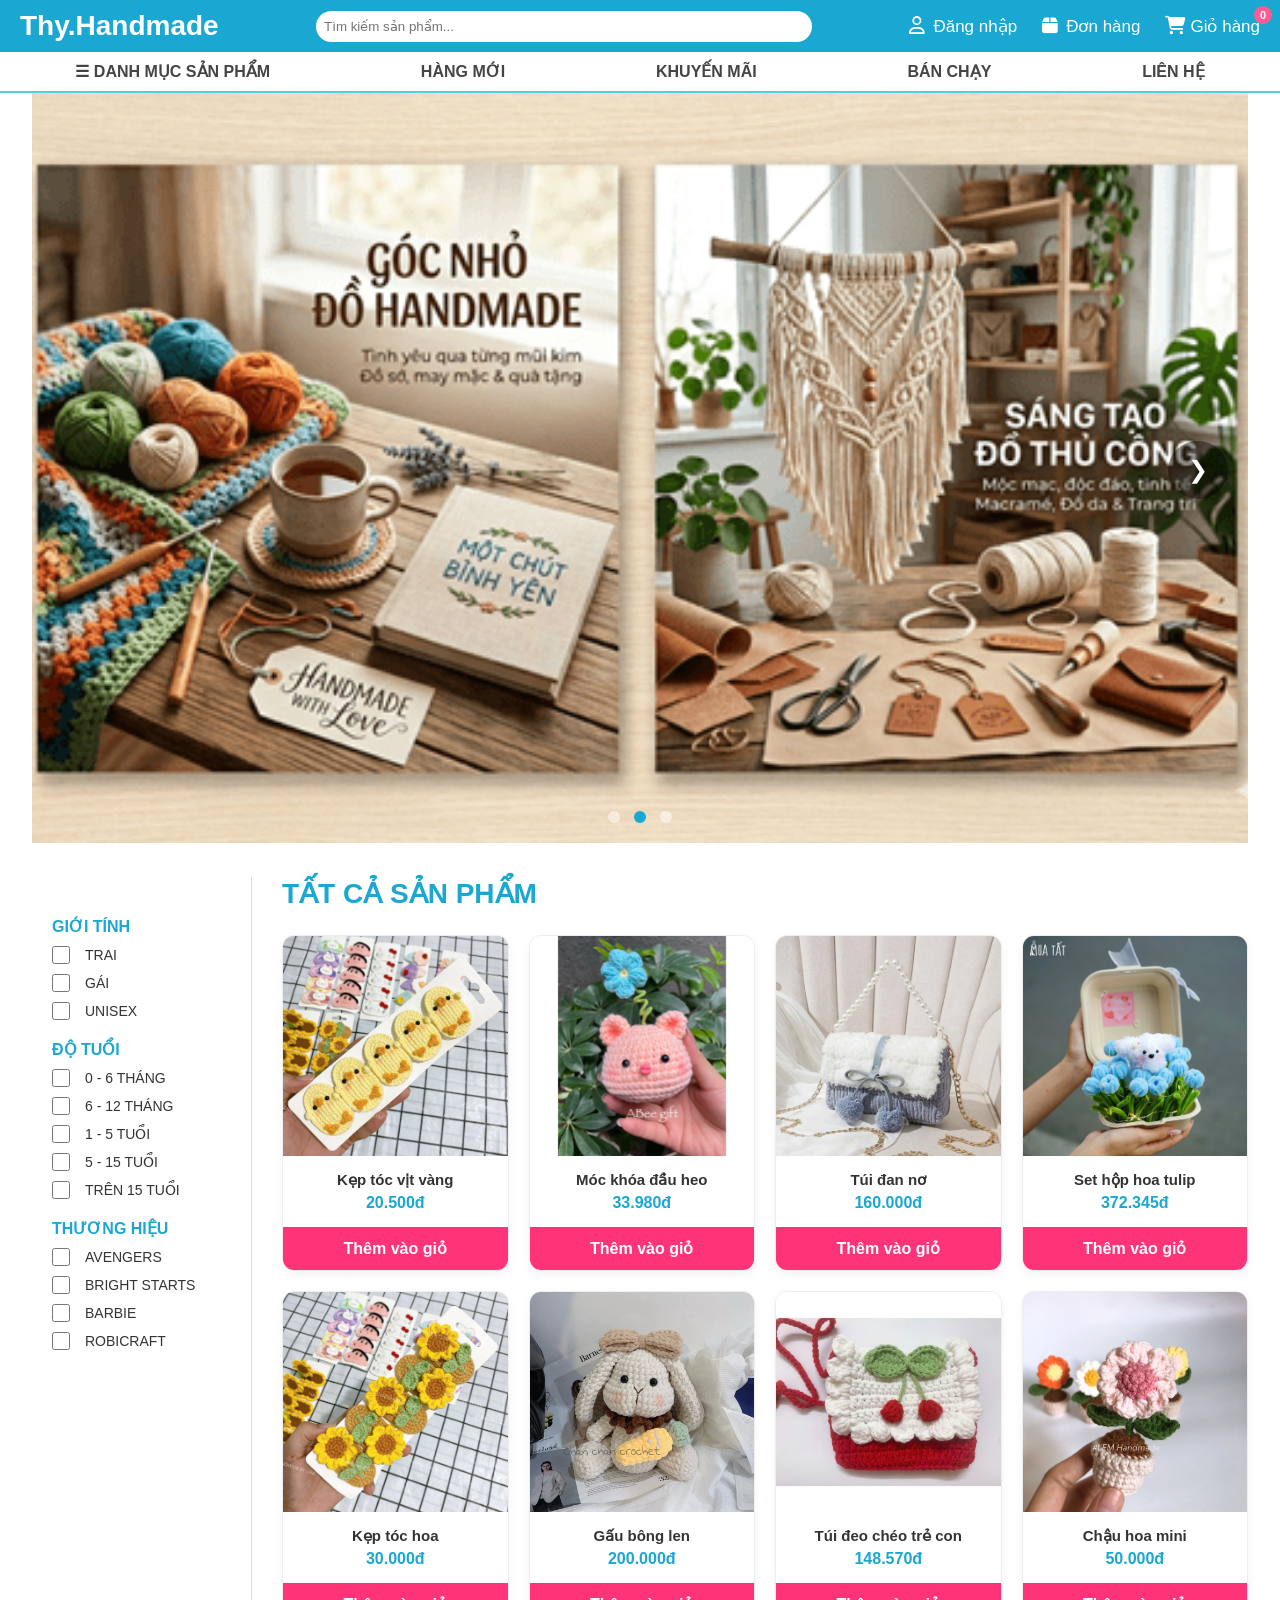
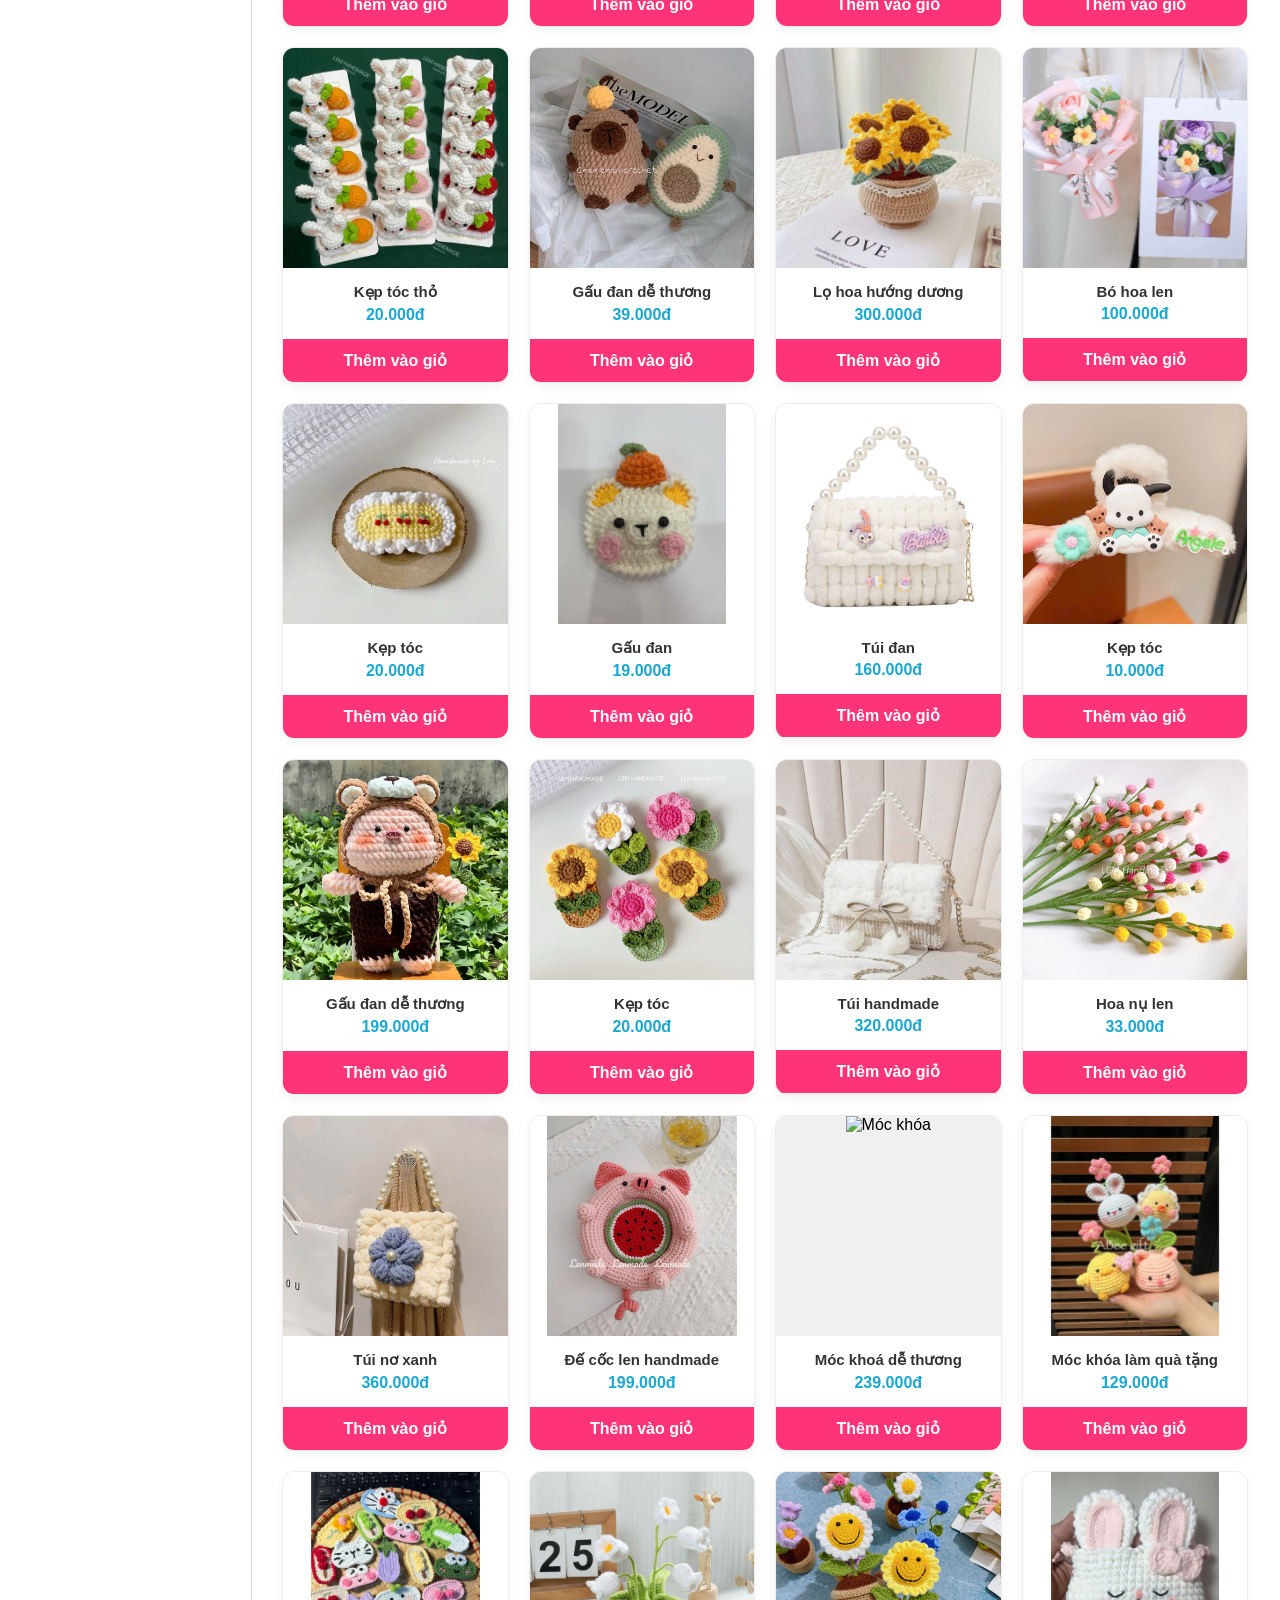
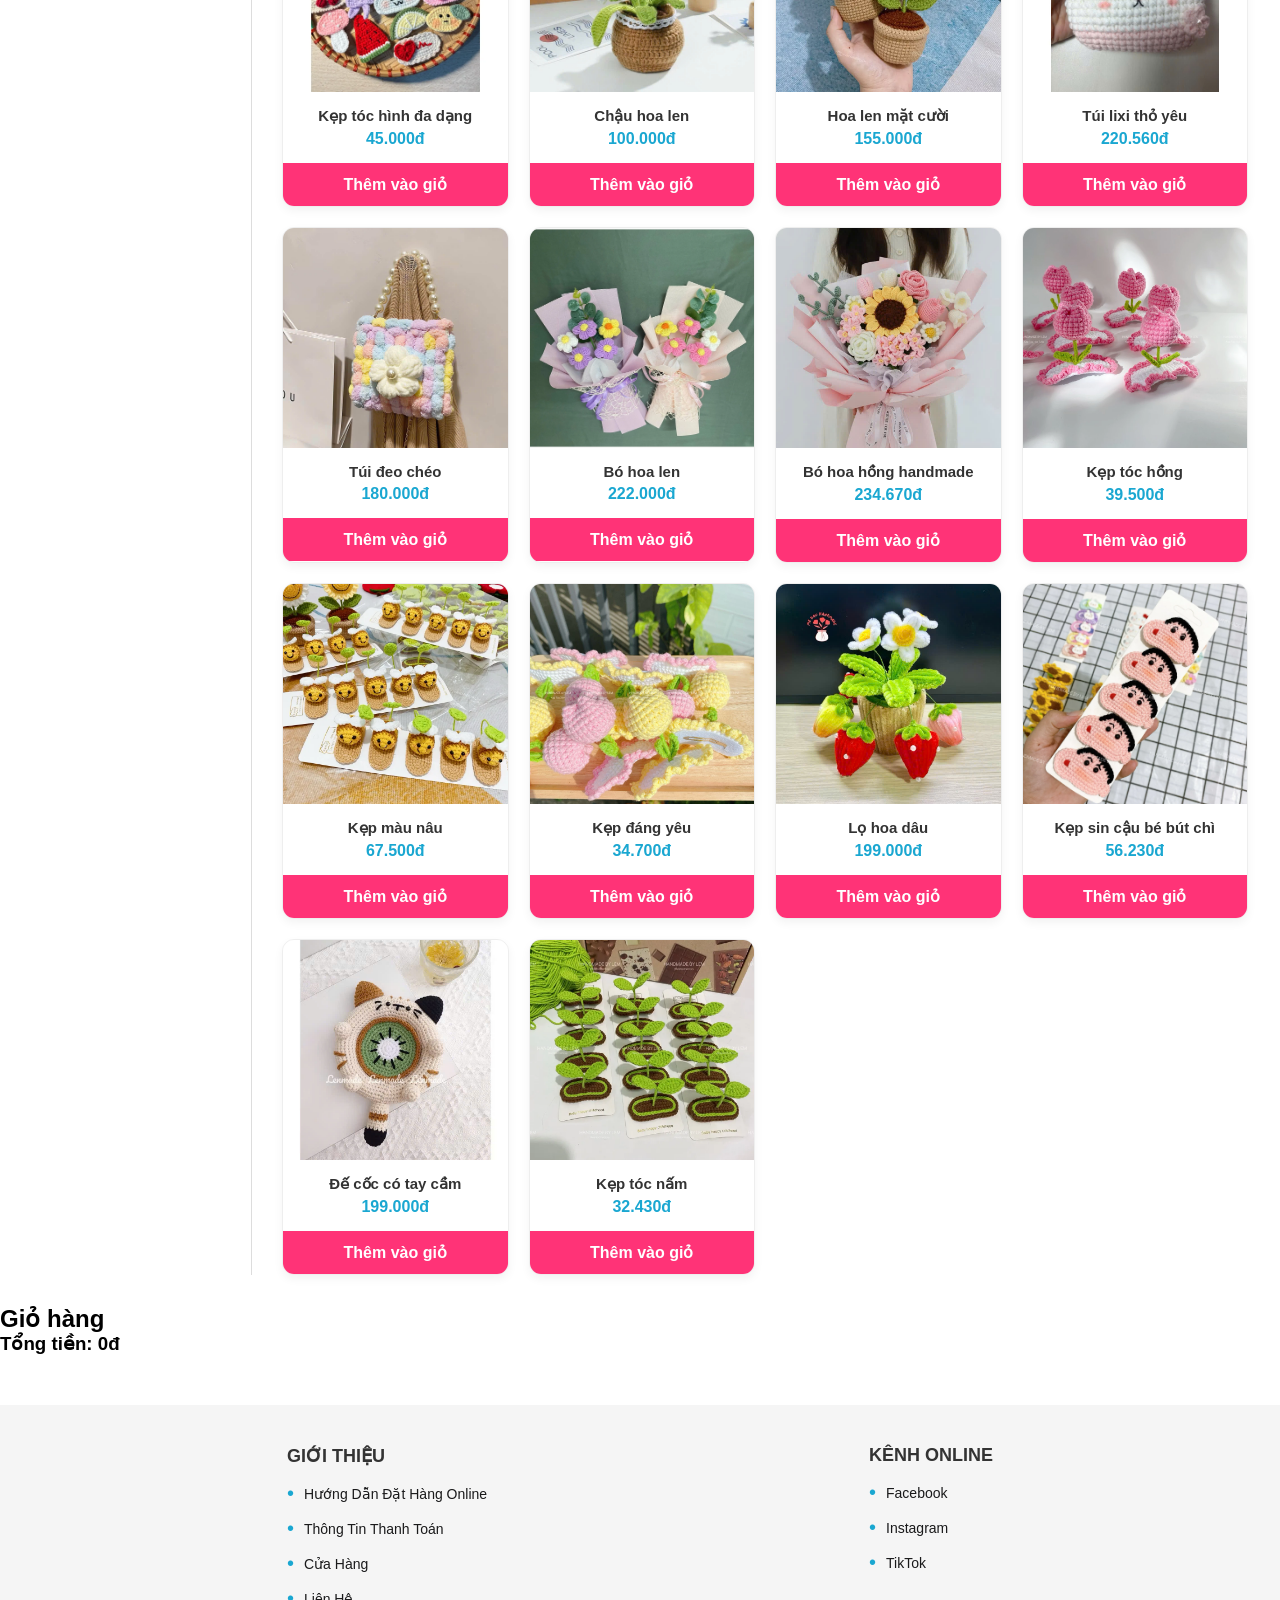
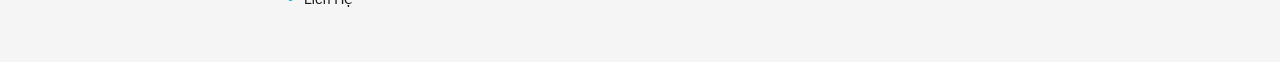
==== commit 7d431b1e: "Update index.html" ====
--- a/index.html
+++ b/index.html
@@ -26,24 +26,6 @@
 			</a>
         </div>
     </div>
-	<div class="cart-overlay" id="cartOverlay"></div>
-
-<div class="cart-sidebar" id="cartSidebar">
-    <div class="cart-header">
-        <h2>Giỏ Hàng Của Bạn</h2>
-        <button class="close-cart" id="closeCart">&times;</button>
-    </div>
-    <div class="cart-items" id="cartItems">
-        <p style="text-align: center; color: #888; margin-top: 20px;">Giỏ hàng đang trống</p>
-    </div>
-    <div class="cart-footer">
-        <div class="cart-total">
-            <span>Tổng cộng:</span>
-            <span id="cartTotalPrice">0₫</span>
-        </div>
-        <button class="checkout-btn">TIẾN HÀNH THANH TOÁN</button>
-    </div>
-</div>
 
     <div class="nav-bar">
         <div class="menu-item dropdown">
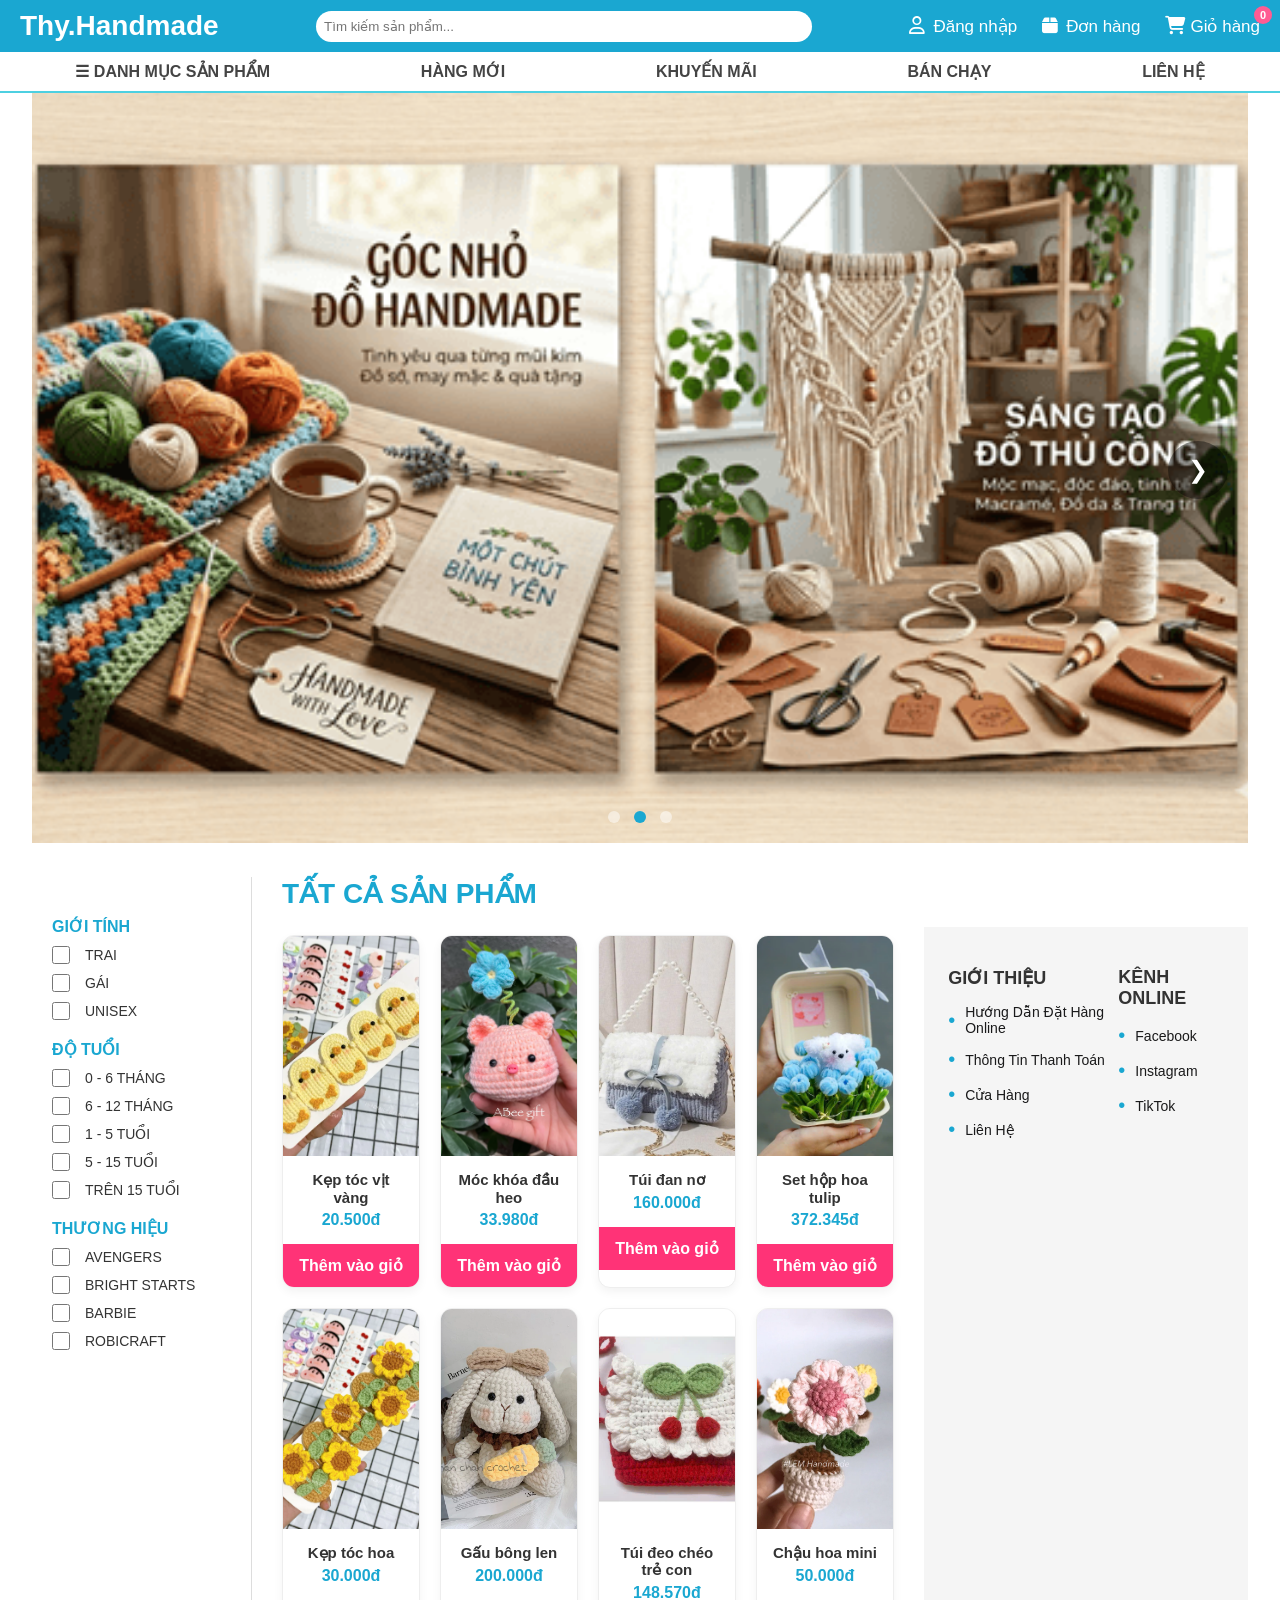
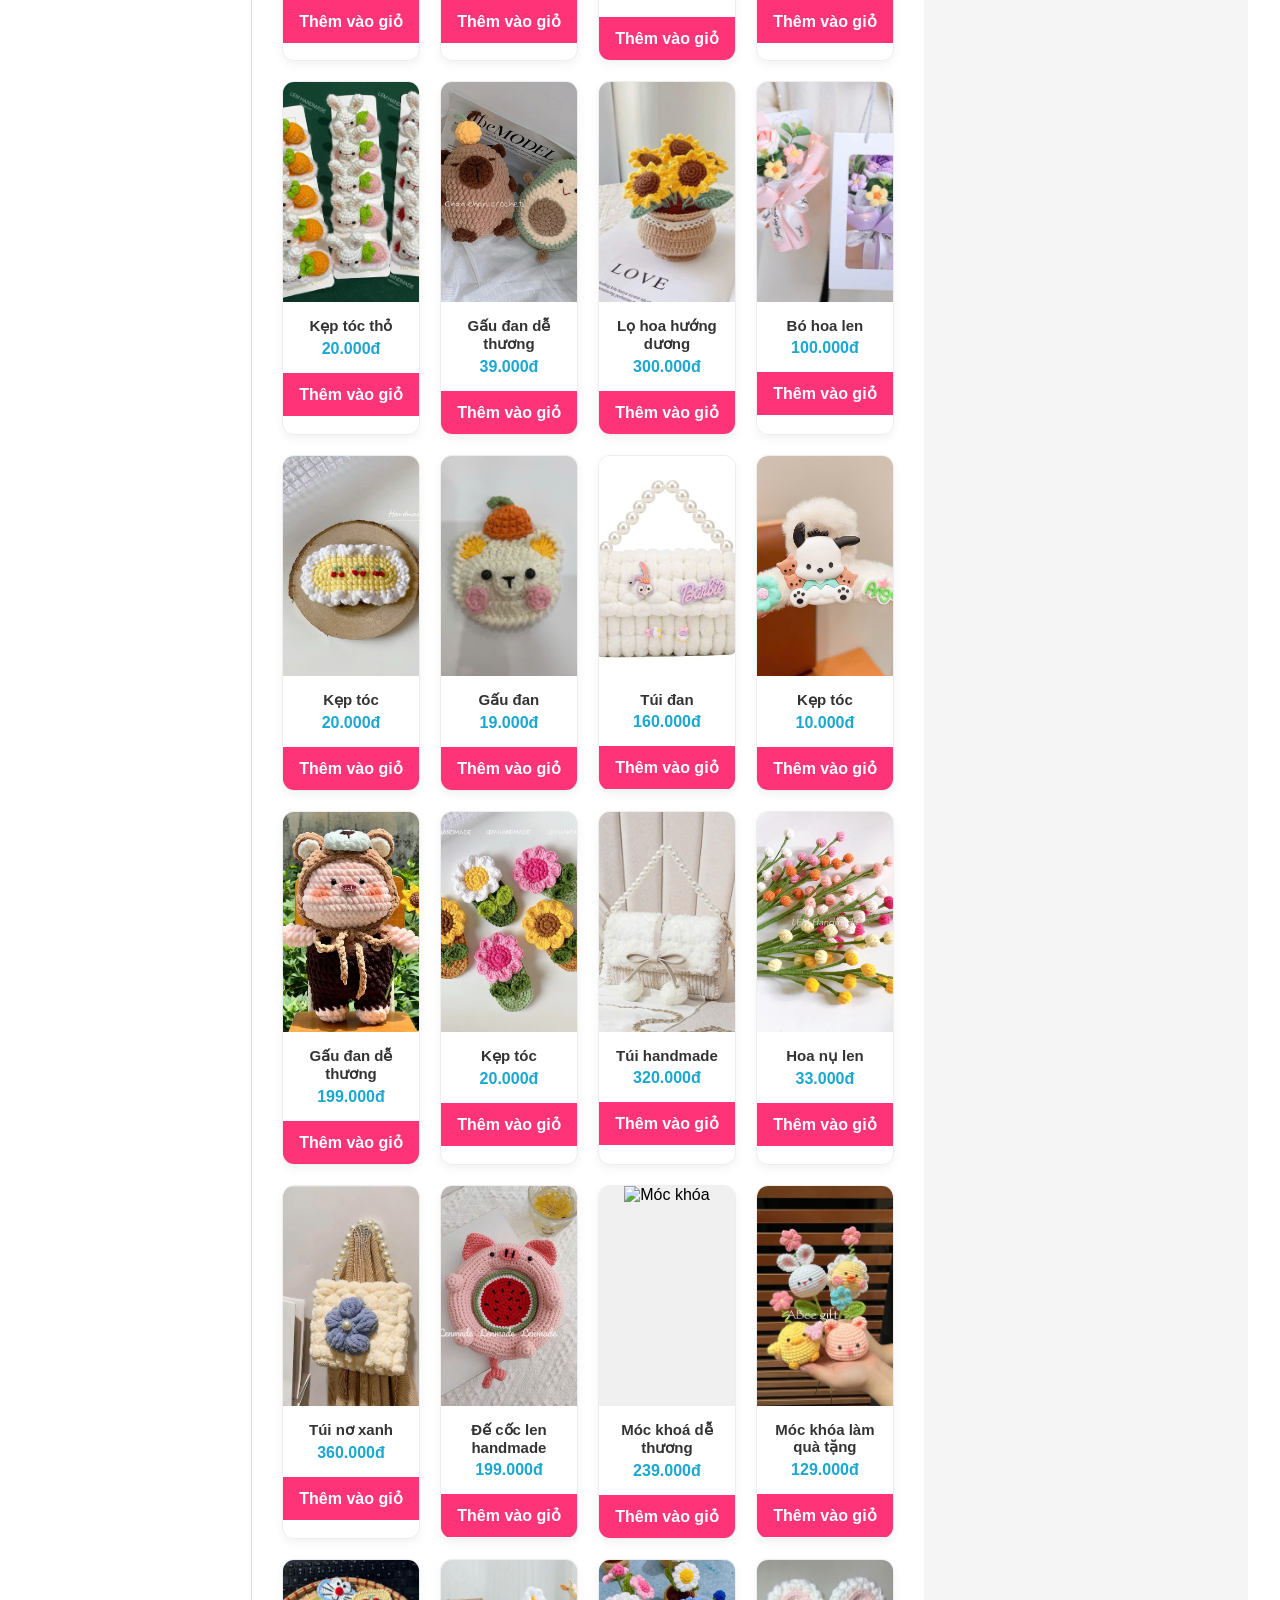
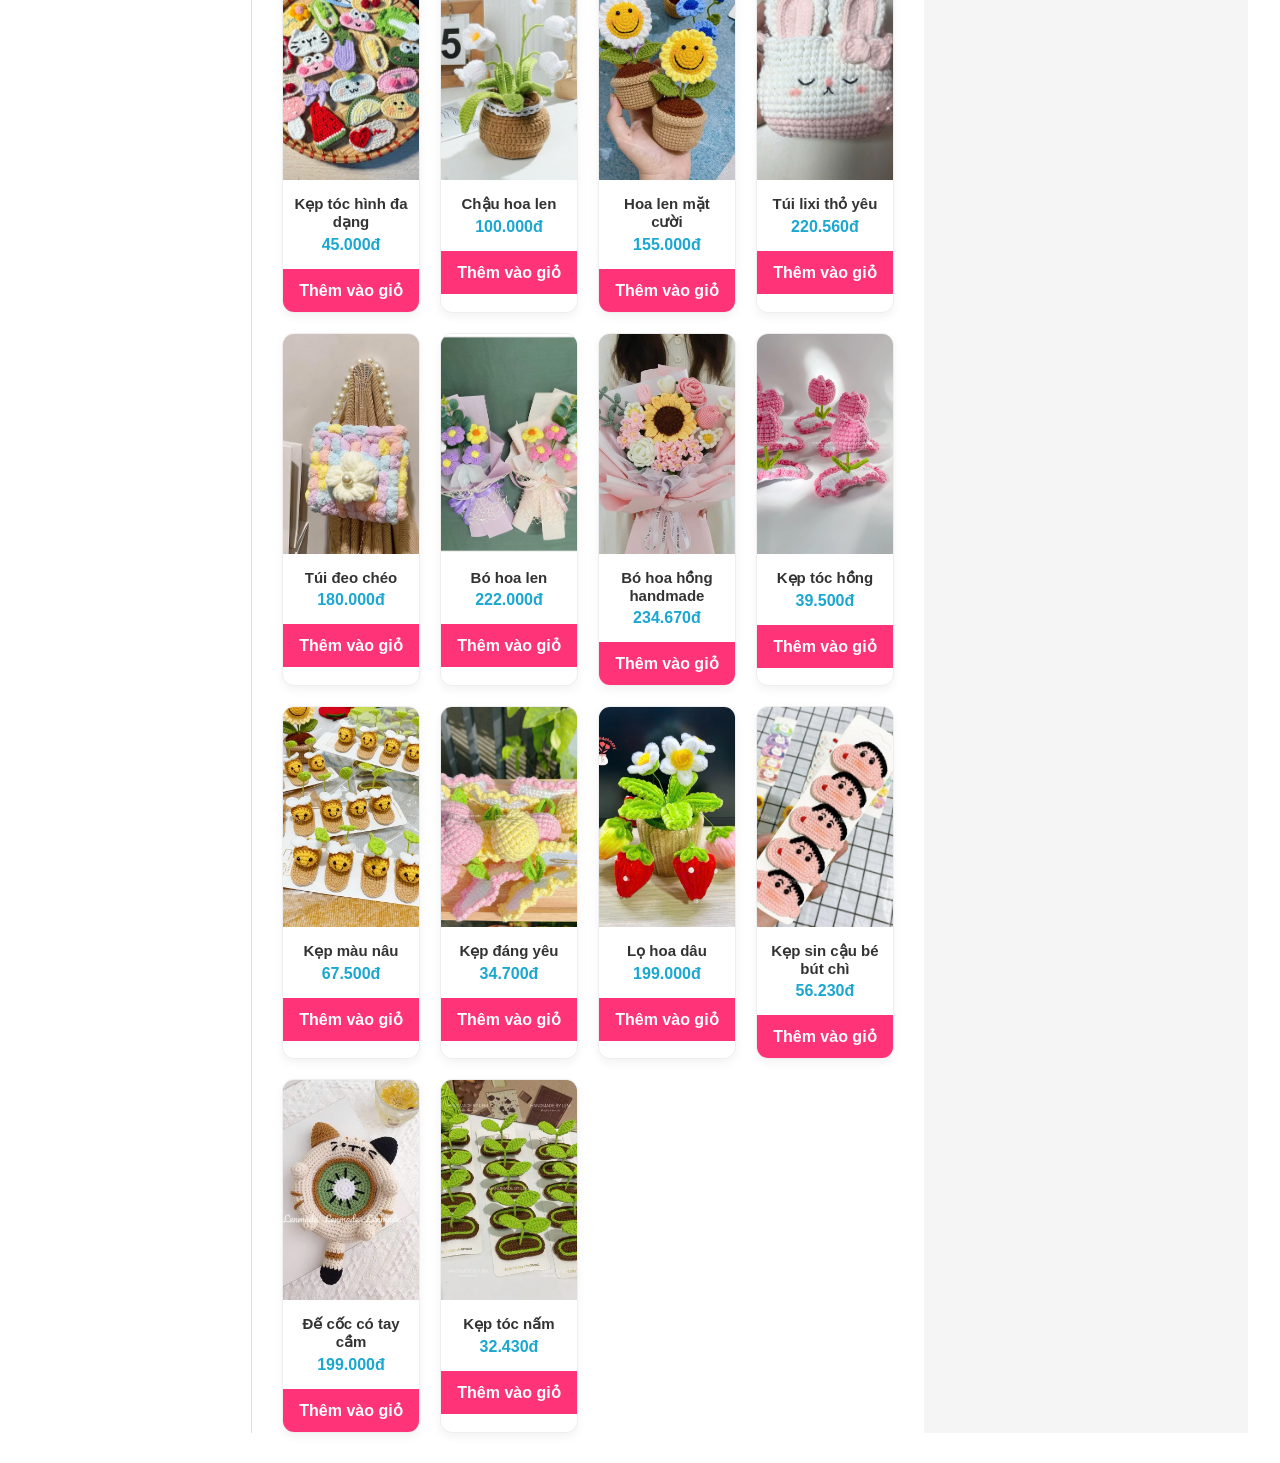
==== commit 50e70f37: "Update index.html" ====
--- a/index.html
+++ b/index.html
@@ -556,19 +556,6 @@
 				<button class="add-cart">Thêm vào giỏ</button>
             </div>    
 </main>
-</div>
-		<div class="cart-box">
-
-    <h2>Giỏ hàng</h2>
-
-    <div id="cart-items"></div>
-
-    <h3>
-        Tổng tiền:
-        <span id="cart-total">0đ</span>
-    </h3>
-
-</div>
 	
     <footer id="footer">
         <div id="footer-content" class="footer-green">
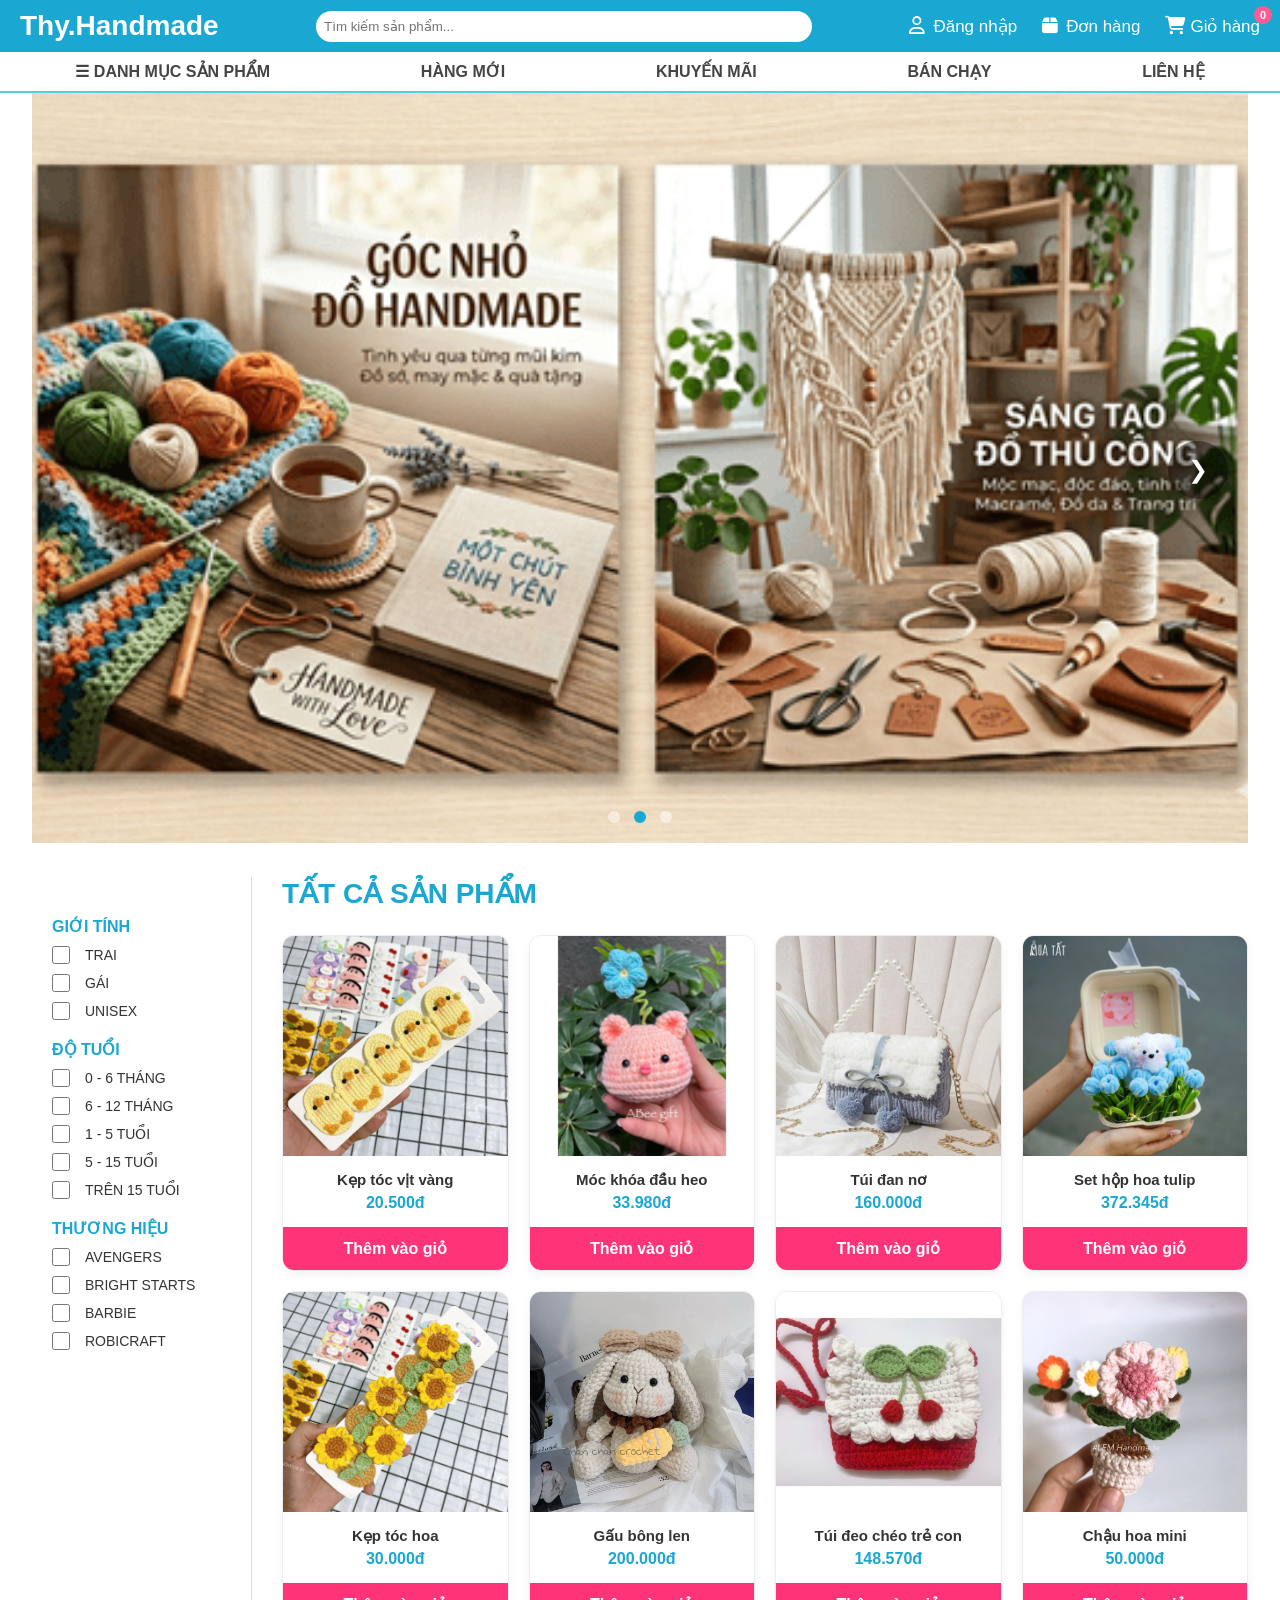
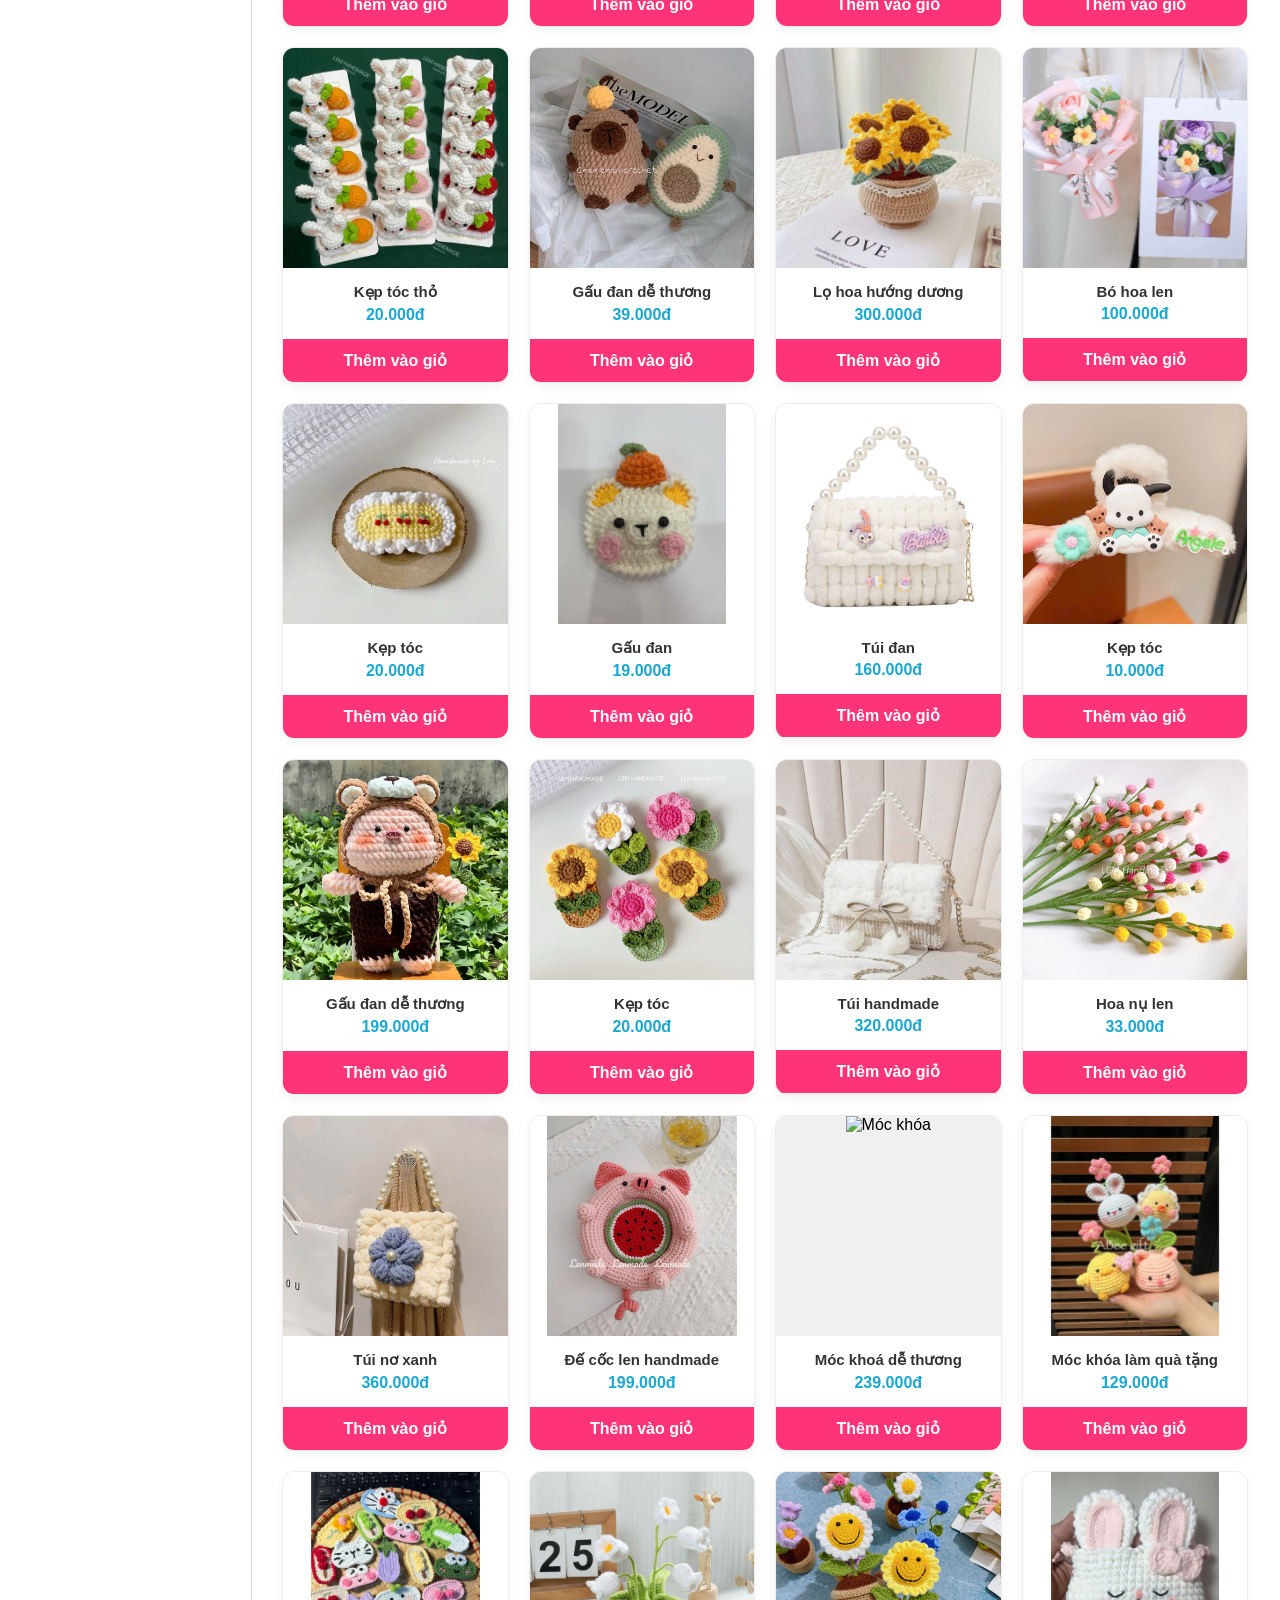
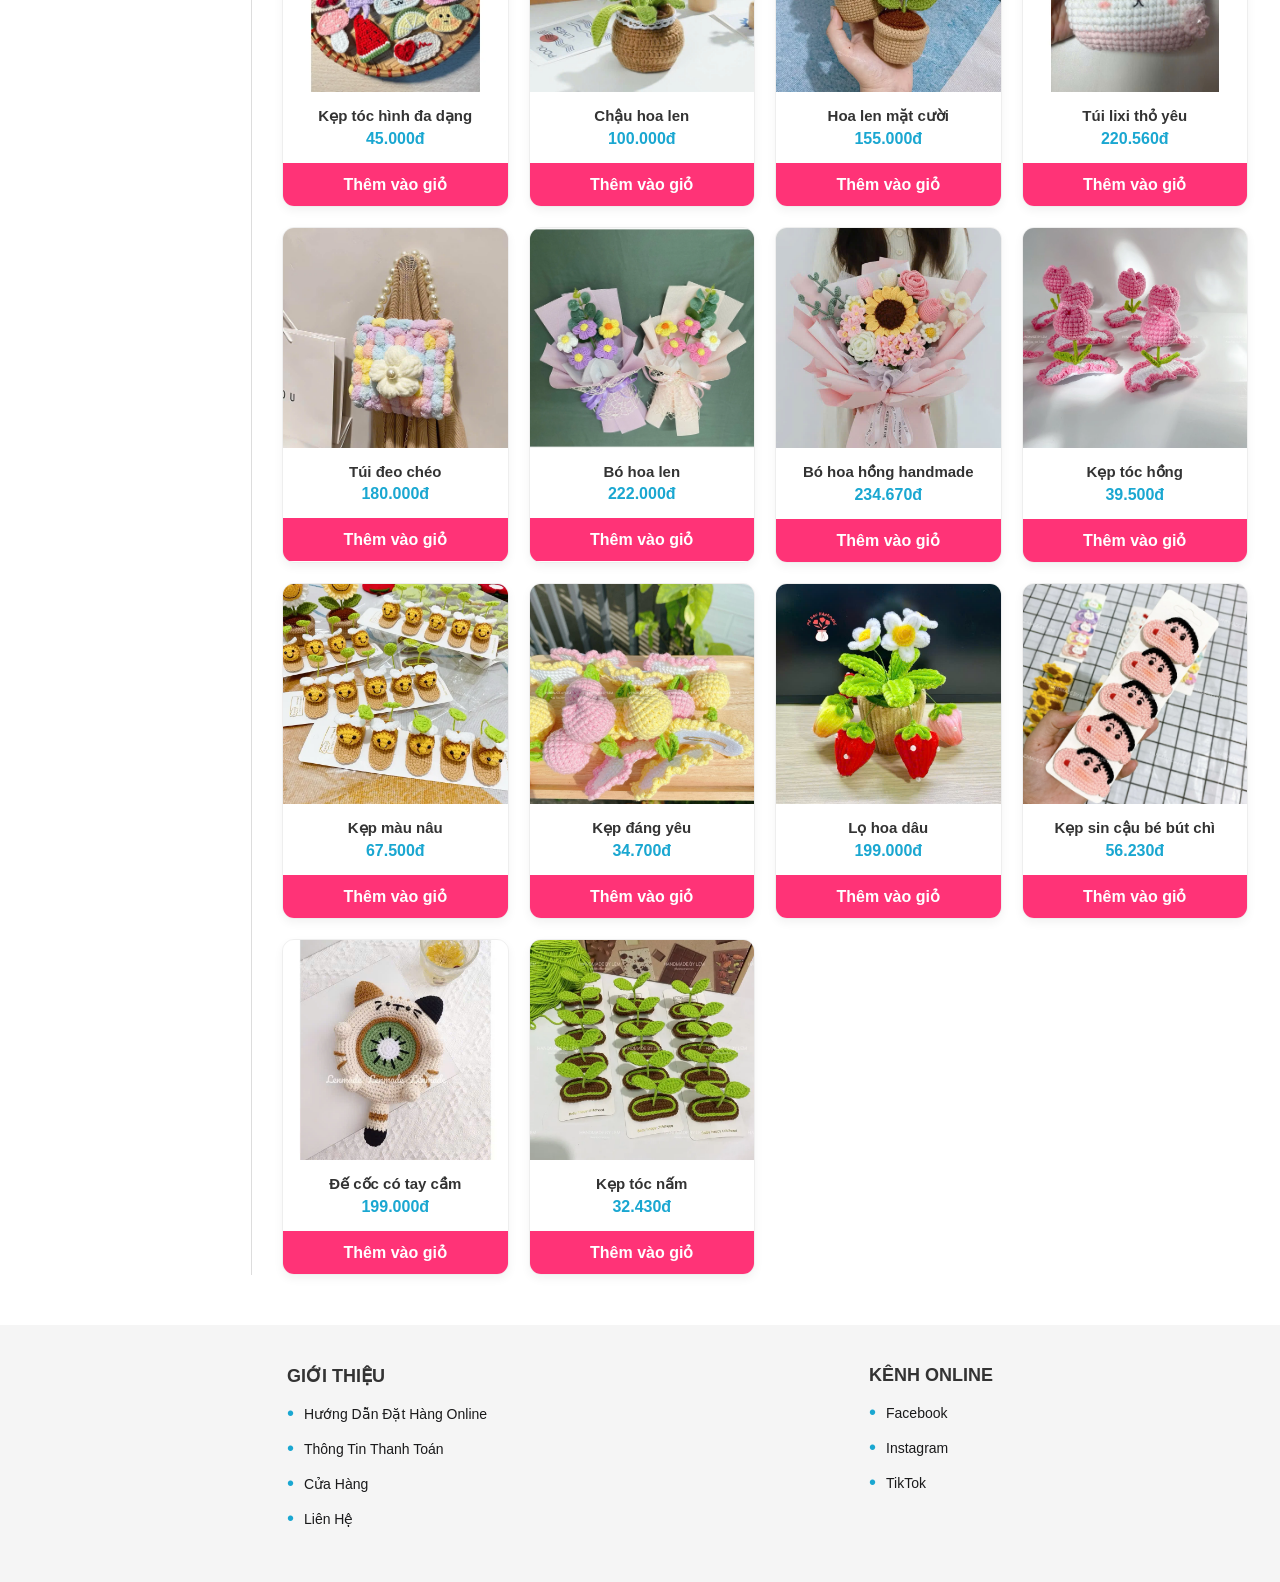
==== commit f5e667d1: "Add files via upload" ====
--- a/index.html
+++ b/index.html
@@ -556,6 +556,7 @@
 				<button class="add-cart">Thêm vào giỏ</button>
             </div>    
 </main>
+</div>
 	
     <footer id="footer">
         <div id="footer-content" class="footer-green">
@@ -578,7 +579,30 @@
             </div>
         </div>
     </footer>
-
-  <script src="java.js"></script> 
+	
+	<div id="sidebar-cart" class="cart-sidebar">
+        <div class="cart-header">
+            <h2>Giỏ Hàng Của Bạn</h2>
+            <span id="close-cart-btn" class="close-btn">&times;</span>
+        </div>
+
+        <div class="cart-body" id="cart-items-container">
+            <p class="empty-cart-msg" style="text-align: center; color: #999; margin-top: 20px;">
+                Giỏ hàng của bạn đang trống.
+            </p>
+        </div>
+
+        <div class="cart-footer">
+            <div class="total-price">
+                <span>Tổng cộng:</span>
+                <strong id="cart-total-price">0đ</strong>
+            </div>
+            <button class="checkout-btn">Thanh Toán Ngay</button>
+        </div>
+    </div>
+
+    <div id="cart-overlay" class="cart-overlay"></div>
+
+    <script src="java.js"></script> 
 </body>
-</html>
+</html>
--- a/style.css
+++ b/style.css
@@ -485,4 +485,171 @@
     top: -10px;              
     right: -12px;          
     z-index: 10;            
+}
+/* ==================== SIDEBAR CART CSS ==================== */
+/* Khung giỏ hàng cố định bên phải và ẩn đi */
+.cart-sidebar {
+    position: fixed;
+    top: 0;
+    right: -420px; /* Đẩy ra ngoài màn hình */
+    width: 400px;
+    max-width: 90%;
+    height: 100vh;
+    background-color: #fff;
+    box-shadow: -4px 0 15px rgba(0, 0, 0, 0.15);
+    z-index: 9999;
+    display: flex;
+    flex-direction: column;
+    transition: right 0.3s ease-in-out;
+    font-family: Arial, sans-serif;
+}
+
+/* Khi kích hoạt class .open sẽ trượt vào */
+.cart-sidebar.open {
+    right: 0;
+}
+
+/* Tiêu đề giỏ hàng */
+.cart-header {
+    padding: 20px;
+    border-bottom: 1px solid #eee;
+    display: flex;
+    justify-content: space-between;
+    align-items: center;
+}
+.cart-header h2 {
+    color: #b22222; /* Màu đỏ đô thương hiệu */
+    margin: 0;
+    font-size: 18px;
+    font-weight: bold;
+}
+.close-btn {
+    font-size: 30px;
+    cursor: pointer;
+    color: #666;
+    line-height: 1;
+}
+.close-btn:hover {
+    color: #000;
+}
+
+/* Danh sách các item trong giỏ hàng */
+.cart-body {
+    flex: 1;
+    overflow-y: auto;
+    padding: 20px;
+}
+
+.cart-item {
+    display: flex;
+    align-items: center;
+    margin-bottom: 20px;
+    padding-bottom: 15px;
+    border-bottom: 1px solid #f5f5f5;
+    position: relative;
+}
+.item-img {
+    width: 70px;
+    height: 70px;
+    object-fit: cover;
+    border-radius: 4px;
+    margin-right: 15px;
+    border: 1px solid #eee;
+}
+.item-info {
+    flex: 1;
+}
+.item-info h3 {
+    font-size: 14px;
+    margin: 0 0 5px 0;
+    color: #333;
+}
+.item-price {
+    color: #b22222;
+    font-weight: bold;
+    margin: 0 0 8px 0;
+    font-size: 14px;
+}
+
+/* Cụm tăng giảm số lượng */
+.item-qty {
+    display: flex;
+    align-items: center;
+}
+.qty-btn {
+    border: 1px solid #ccc;
+    background: #fff;
+    padding: 2px 8px;
+    cursor: pointer;
+    font-size: 12px;
+}
+.item-qty input {
+    width: 35px;
+    text-align: center;
+    border: 1px solid #ccc;
+    border-left: none;
+    border-right: none;
+    height: 21px;
+    font-size: 12px;
+}
+
+/* Chữ Xóa */
+.delete-item {
+    position: absolute;
+    right: 0;
+    bottom: 15px;
+    font-size: 12px;
+    color: #999;
+    cursor: pointer;
+    text-decoration: underline;
+}
+.delete-item:hover {
+    color: #b22222;
+}
+
+/* Chân giỏ hàng */
+.cart-footer {
+    padding: 20px;
+    border-top: 1px solid #eee;
+    background: #fafafa;
+}
+.total-price {
+    display: flex;
+    justify-content: space-between;
+    font-size: 16px;
+    margin-bottom: 15px;
+    color: #333;
+}
+.total-price strong {
+    color: #b22222;
+    font-size: 18px;
+}
+.checkout-btn {
+    width: 100%;
+    background-color: #b22222;
+    color: white;
+    border: none;
+    padding: 12px;
+    font-weight: bold;
+    cursor: pointer;
+    text-transform: uppercase;
+    border-radius: 4px;
+}
+.checkout-btn:hover {
+    background-color: #901c1c;
+}
+
+/* Lớp nền mờ che phía sau website */
+.cart-overlay {
+    position: fixed;
+    top: 0;
+    left: 0;
+    width: 100vw;
+    height: 100vh;
+    background: rgba(0, 0, 0, 0.4);
+    z-index: 9998;
+    display: none;
+}
+.cart-overlay.open {
+    display: block;
 }
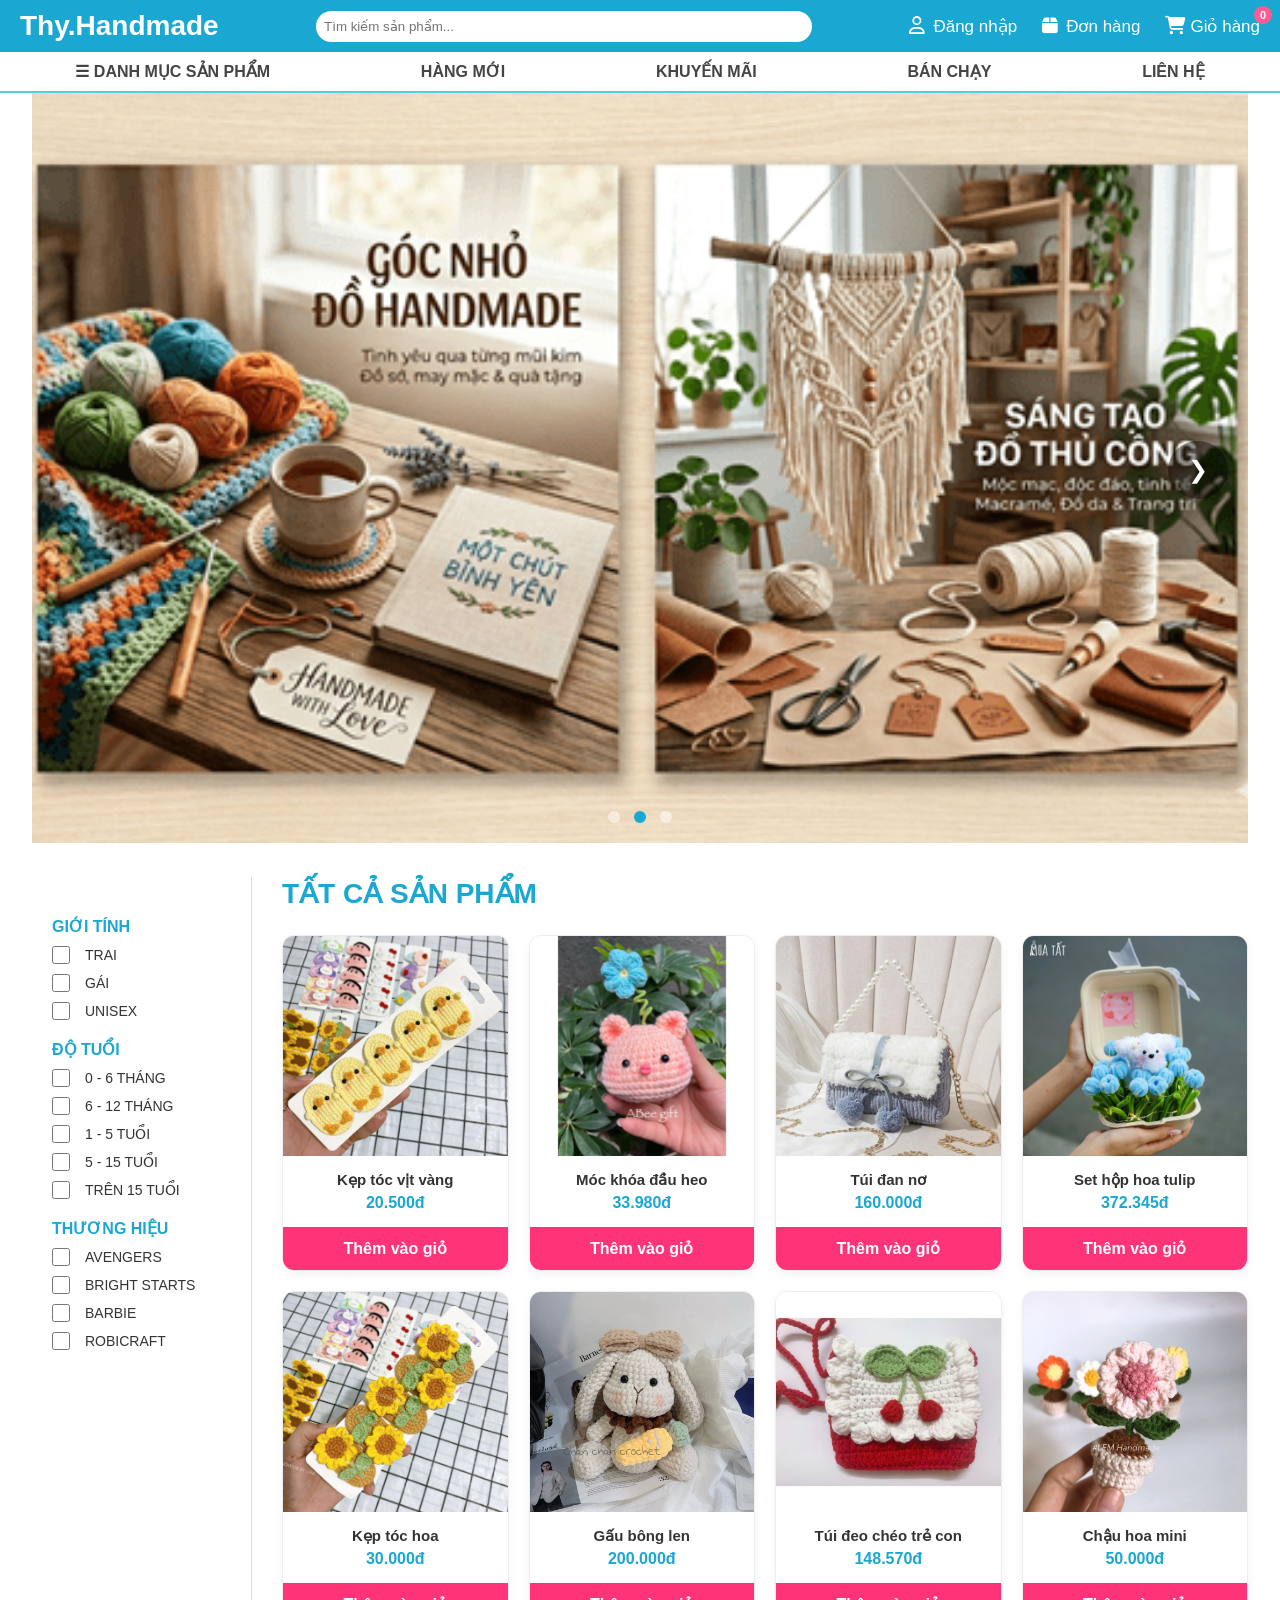
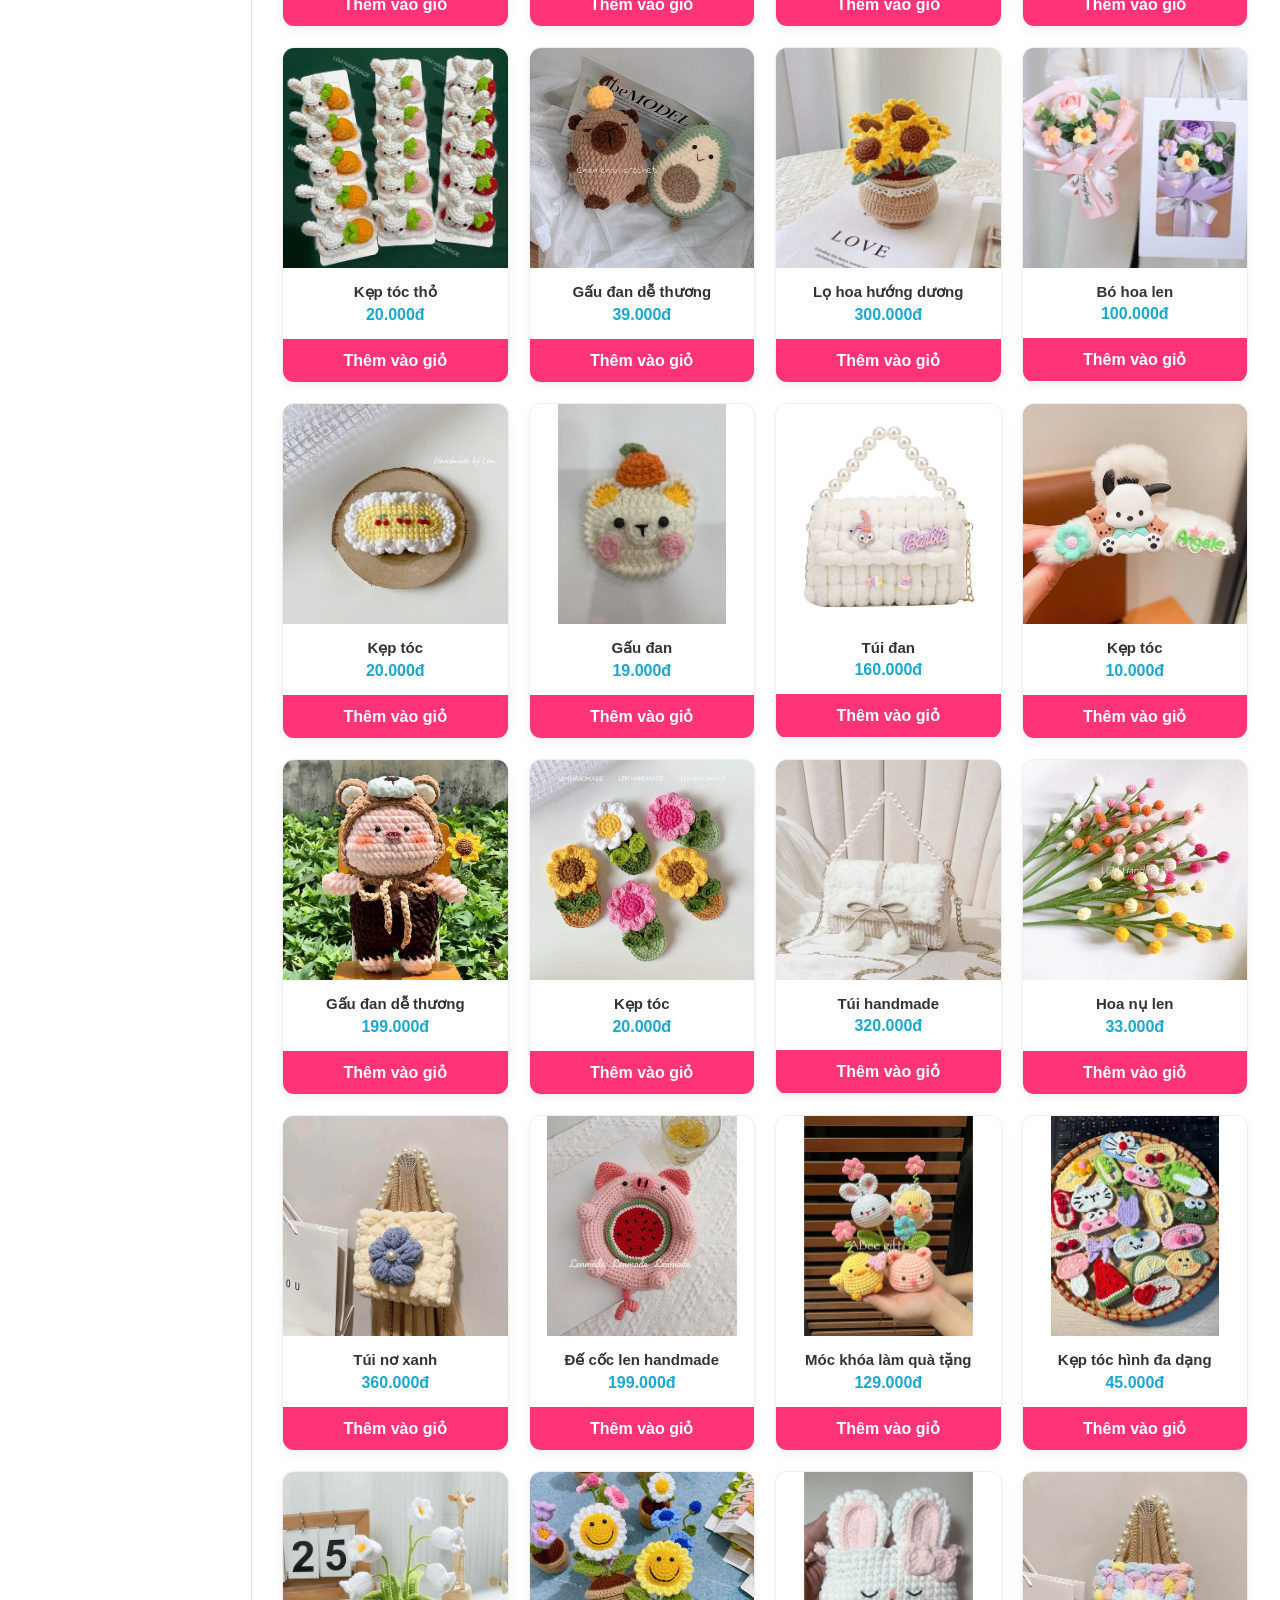
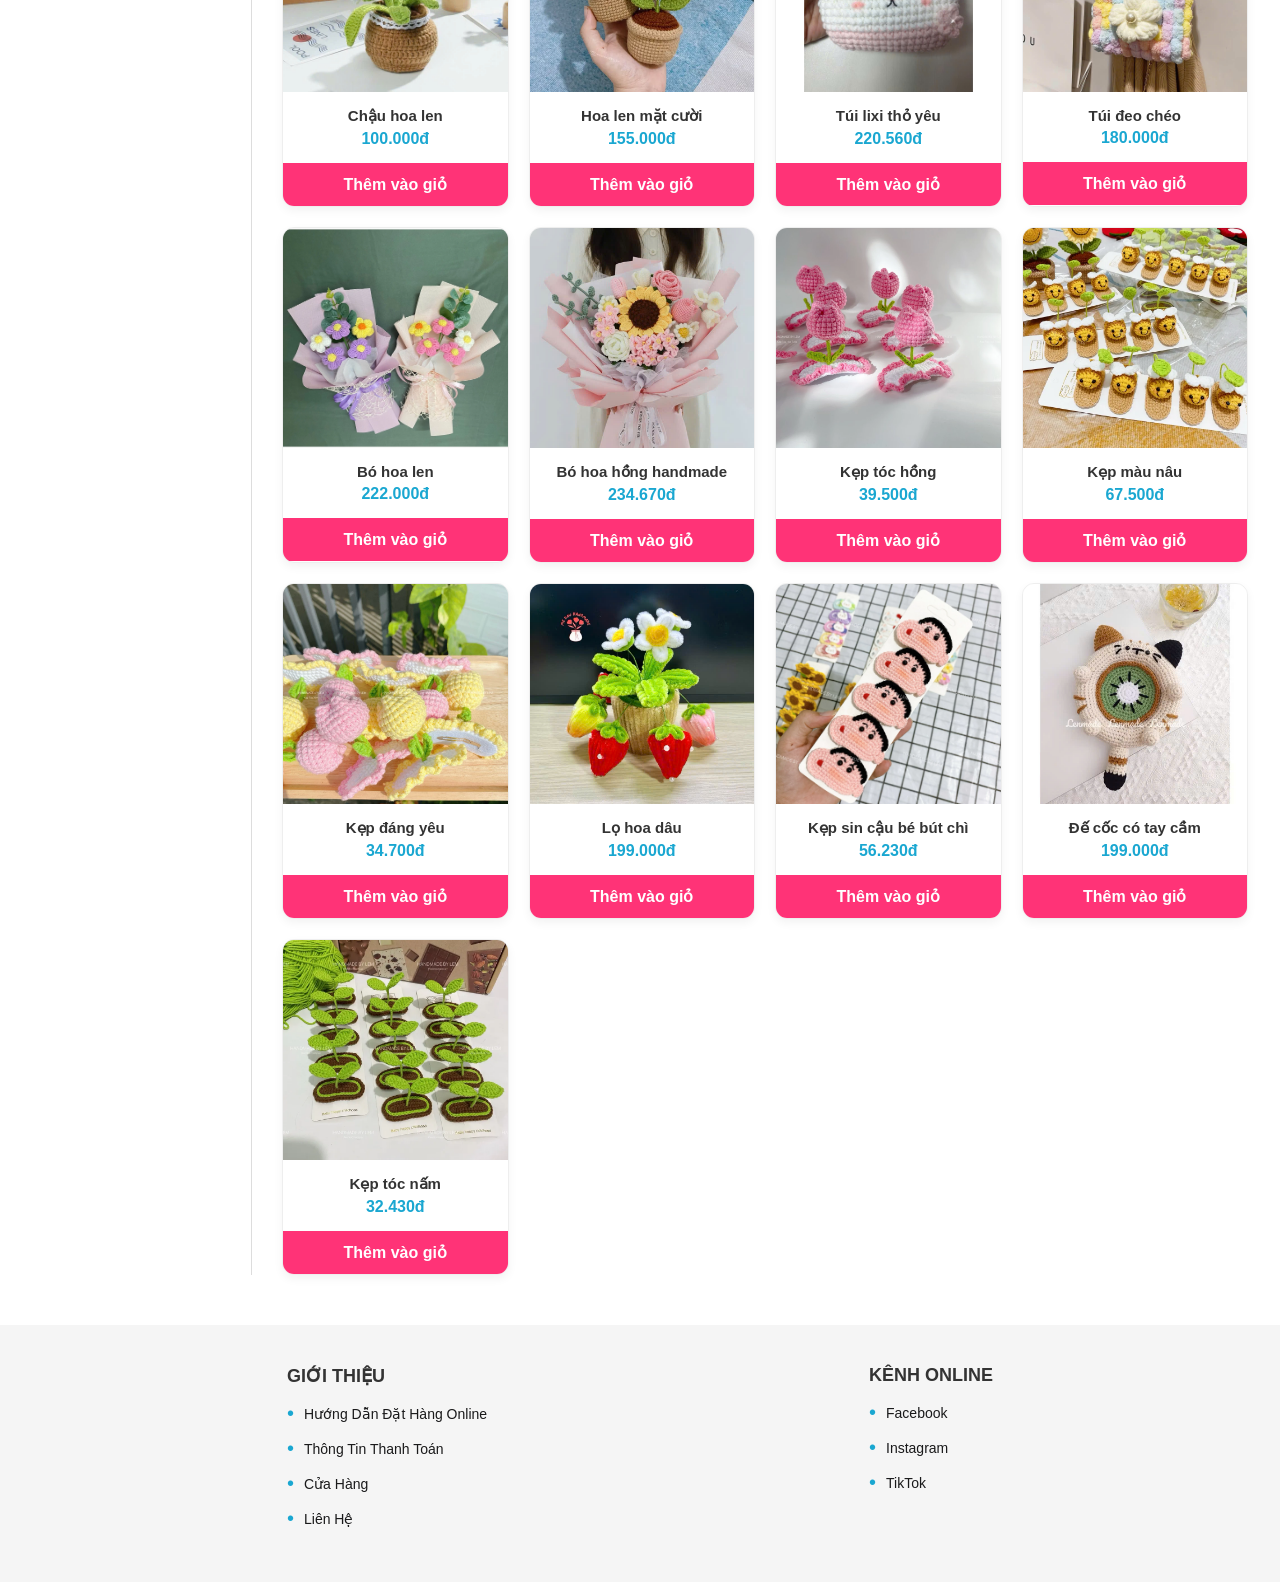
==== commit e502f120: "Update index.html" ====
--- a/index.html
+++ b/index.html
@@ -19,11 +19,10 @@
             <a href="Đơn-hàng.html" class="menu-link">
                 <i class="fa-solid fa-box"></i> Đơn hàng
             </a>
-            <a href="Giỏ-hàng.html" class="menu-link cart-icon">
-				<i class="fa-solid fa-cart-shopping"></i>
-					Giỏ hàng
-				<span id="cart-count">0</span>
-			</a>
+            <a href="#" class="menu-link cart-icon">
+                <i class="fa-solid fa-cart-shopping"></i> Giỏ hàng
+                <span id="cart-count">0</span>
+            </a>
         </div>
     </div>
 
@@ -31,37 +30,36 @@
         <div class="menu-item dropdown">
             <span class="title">☰ DANH MỤC SẢN PHẨM</span>
             <ul class="submenu">
-				<li><a href="#" class="filter-btn" data-filter="all">Tất cả sản phẩm</a></li>
-				<li><a href="#" class="filter-btn" data-filter="tui">Túi</a></li>
-				<li><a href="#" class="filter-btn" data-filter="hoa">Hoa</a></li>
-				<li><a href="#" class="filter-btn" data-filter="len">Len</a></li>
-				<li><a href="#" class="filter-btn" data-filter="kep-toc">Kẹp tóc</a></li>
-				<li><a href="#" class="filter-btn" data-filter="de-coc">Đế cốc</a></li>
-				<li><a href="#" class="filter-btn" data-filter="moc-khoa">Móc khóa</a></li>
-			</ul>	
-            
+                <li><a href="#" class="filter-btn" data-filter="all">Tất cả sản phẩm</a></li>
+                <li><a href="#" class="filter-btn" data-filter="tui">Túi</a></li>
+                <li><a href="#" class="filter-btn" data-filter="hoa">Hoa</a></li>
+                <li><a href="#" class="filter-btn" data-filter="len">Len</a></li>
+                <li><a href="#" class="filter-btn" data-filter="kep-toc">Kẹp tóc</a></li>
+                <li><a href="#" class="filter-btn" data-filter="de-coc">Đế cốc</a></li>
+                <li><a href="#" class="filter-btn" data-filter="moc-khoa">Móc khóa</a></li>
+            </ul>   
         </div>
 
         <div class="menu-item dropdown">
             <a href="#hang-moi" class="title">HÀNG MỚI</a>
             <ul class="submenu">
-                <li><a href="#"class="filter-btn" data-filter="tui">Hàng mới về tuần này</a></li>
+                <li><a href="#" class="filter-btn" data-filter="tui">Hàng mới về tuần này</a></li>
             </ul>
         </div>
 
         <div class="menu-item dropdown">
             <a href="#khuyen-mai" class="title">KHUYẾN MÃI</a>
             <ul class="submenu">
-                <li><a href="#"class="filter-btn" data-filter="de-coc">Giảm giá 50%</a></li>
-                <li><a href="#"class="filter-btn" data-filter="moc-khoa">Mua 1 tặng 1</a></li>
+                <li><a href="#" class="filter-btn" data-filter="de-coc">Giảm giá 50%</a></li>
+                <li><a href="#" class="filter-btn" data-filter="moc-khoa">Mua 1 tặng 1</a></li>
             </ul>
         </div>
 
         <div class="menu-item dropdown">
             <a href="#ban-chay" class="title">BÁN CHẠY</a>
             <ul class="submenu">
-                <li><a href="#"class="filter-btn" data-filter="gau">Top 10 gấu</a></li>
-                <li><a href="#"class="filter-btn" data-filter="kep-toc">Kẹp tóc bán chạy</a></li>
+                <li><a href="#" class="filter-btn" data-filter="gau">Top 10 gấu</a></li>
+                <li><a href="#" class="filter-btn" data-filter="kep-toc">Kẹp tóc bán chạy</a></li>
             </ul>
         </div>
 
@@ -77,12 +75,9 @@
 
     <section class="hero-slider-section">
         <div class="hero-slider" id="heroSlider">
-            <div class="slide active">
-                <img src="images\bìa1.png"  alt="Bìa1"> </div>
-            <div class="slide">
-                <img src="images\bìa2.png" alt="Bìa 2"> </div>
-            <div class="slide">
-                <img src="images\bìa3.png" alt="Bìa 3"> </div>
+            <div class="slide active"><img src="images/bìa1.png" alt="Bìa1"></div>
+            <div class="slide"><img src="images/bìa2.png" alt="Bìa 2"></div>
+            <div class="slide"><img src="images/bìa3.png" alt="Bìa 3"></div>
         </div>
         <button class="slider-btn next-btn" onclick="moveSlide(1)">&#10095;</button>
         <div class="slider-dots">
@@ -91,473 +86,421 @@
             <span class="dot" onclick="currentSlide(2)"></span>
         </div>
     </section>
-	
-	
-		<div class="container-main">
     
-    <aside class="sidebar-filter">
-        <div class="filter-group">
-            <h3 class="filter-title">GIỚI TÍNH</h3>
-            <ul class="filter-list">
-                <li><input type="checkbox" id="boy"><label for="boy"> TRAI</label></li>
-                <li><input type="checkbox" id="girl"><label for="girl"> GÁI</label></li>
-                <li><input type="checkbox" id="unisex"><label for="unisex">UNISEX</label></li>
-            </ul>
-        </div>
-
-        <div class="filter-group">
-            <h3 class="filter-title">ĐỘ TUỔI</h3>
-            <ul class="filter-list">
-                <li><input type="checkbox" id="age1"><label for="age1">0 - 6 Tháng</label></li>
-                <li><input type="checkbox" id="age2"><label for="age2">6 - 12 Tháng</label></li>
-                <li><input type="checkbox" id="age3"><label for="age3">1 - 5 Tuổi</label></li>
-                <li><input type="checkbox" id="age4"><label for="age4">5 - 15 Tuổi</label></li>
-                <li><input type="checkbox" id="age5"><label for="age5">Trên 15 Tuổi</label></li>
-            </ul>
-        </div>
-
-        <div class="filter-group">
-            <h3 class="filter-title">THƯƠNG HIỆU</h3>
-            <ul class="filter-list">
-                <li><input type="checkbox" id="brand1"><label for="brand1">AVENGERS</label></li>
-                <li><input type="checkbox" id="brand2"><label for="brand2">BRIGHT STARTS</label></li>
-                <li><input type="checkbox" id="brand3"><label for="brand3">BARBIE</label></li>
-                <li><input type="checkbox" id="brand4"><label for="brand4">ROBICRAFT</label></li>
-            </ul>
-        </div>
-    </aside>
-
-    <main class="content-right">
-    <div class="title" id="page-title" style="text-align: left; margin-left: 0;">Tất cả sản phẩm</div>
-			
-    <div class="products-grid-container">
-        <div class="products">
-            
-            <div class="card" data-category="kep-toc">
-				<div class="img-box">
-                <img src="images\kep17.jpg" alt="Kẹp tóc">
-				<img src="images\kep16.jpg" alt="Kẹp tóc">
-				</div>
-                <h4>Kẹp tóc vịt vàng</h4>
-                <div class="price">20.500đ</div>
-				
-				<button class="add-cart">Thêm vào giỏ</button>
-            </div>
-
-            <div class="card" data-category="moc-khoa">
-				<div class="img-box">
-                <img src="images\moc6.jpg" alt="Gấu đan">
-				<img src="images\moc1.jpg" alt="Gấu đan">
-				</div>
-                <h4>Móc khóa đầu heo</h4>
-                <div class="price">33.980đ</div>
-				
-				<button class="add-cart">Thêm vào giỏ</button>
-			</div>
-
-            <div class="card" data-category="tui">
-				<div class="img-box">
-                <img src="images\adj1 (23).jpg" alt="Túi đan">
-				<img src="images\adj1 (24).jpg" alt="Túi đan">
-				</div>
-                <h4>Túi đan nơ </h4>
-                <div class="price">160.000đ</div>
-				
-				<button class="add-cart">Thêm vào giỏ</button>
-            </div>
-
-            <div class="card" data-category="hoa">
-				<div class="img-box">
-                <img src="images/adj1 (50).jpg" alt="Hoa gấu">
-				<img src="images\adj1 (51).jpg" alt="Hoa gấu">
-				</div>
-                <h4>Set hộp hoa tulip</h4>
-                <div class="price">372.345đ</div>
-				
-				<button class="add-cart">Thêm vào giỏ</button>
-            </div>
-			
-			
-			
-			<div class="card" data-category="kep-toc">
-				<div class="img-box">
-                <img src="images\kep18.jpg" alt="Kẹp tóc">
-				<img src="images\kep16.jpg" alt="Kẹp tóc">
-				</div>
-                <h4>Kẹp tóc hoa</h4>
-                <div class="price">30.000đ</div>
-				
-				<button class="add-cart">Thêm vào giỏ</button>
-            </div>
-
-            <div class="card" data-category="gau">
-				<div class="img-box">
-                <img src="images\gau11.jpg" alt="Gấu đan">
-				<img src="images\gau11.jpg" alt="Gấu đan">
-				</div>
-                <h4>Gấu bông len</h4>
-                <div class="price">200.000đ</div>
-				
-				<button class="add-cart">Thêm vào giỏ</button>
-            </div>
-
-            <div class="card" data-category="tui">
-				<div class="img-box">
-                <img src="images\adj1 (12).jpg" alt="Túi đan">
-				<img src="images\tui100.jpg" alt="Túi đan">
-				</div>
-                <h4>Túi đeo chéo trẻ con</h4>
-                <div class="price">148.570đ</div>
-				
-				<button class="add-cart">Thêm vào giỏ</button>
-            </div>
-
-            <div class="card" data-category="hoa">
-				<div class="img-box">
-                <img src="images\hoa3.jpg" alt="Hoa gấu">
-				<img src="images\hoa2.jpg" alt="Hoa gấu">
-				</div>
-                <h4>Chậu hoa mini</h4>
-                <div class="price">50.000đ</div>
-				
-				<button class="add-cart">Thêm vào giỏ</button>
-            </div>
-			
-			
-			<div class="card" data-category="kep-toc">
-				<div class="img-box">
-                <img src="images\kep23.jpg" alt="Kẹp tóc">
-				<img src="images\kep20.jpg" alt="Kẹp tóc">
-				</div>
-                <h4>Kẹp tóc thỏ</h4>
-                <div class="price">20.000đ</div>
-				
-				<button class="add-cart">Thêm vào giỏ</button>
-            </div>
-
-            <div class="card" data-category="gau">
-				<div class="img-box">
-                <img src="images\gau10.jpg" alt="Gấu đan">
-				<img src="images\gau10.jpg" alt="Gấu đan">
-				</div>
-                <h4>Gấu đan dễ thương</h4>
-                <div class="price">39.000đ</div>
-				
-				<button class="add-cart">Thêm vào giỏ</button>
-            </div>
-
-            <div class="card" data-category="hoa">
-				<div class="img-box">
-                <img src="images\adj1 (41).jpg" alt="Hoa ">
-				<img src="images\adj1 (37).jpg" alt="Hoa ">
-				</div>
-                <h4>Lọ hoa hướng dương</h4>
-                <div class="price">300.000đ</div>
-				
-				<button class="add-cart">Thêm vào giỏ</button>
-            </div>
-
-            <div class="card" data-category="hoa">
-				<div class="img-box">
-                <img src="images\Hoa17.jpg" alt="Hoa ">
-				<img src="images\Hoa18.jpg" alt="Hoa ">
-				</div>
-              <h4>Bó hoa len </h4>
-                <div class="price">100.000đ</div>
-				
-				<button class="add-cart">Thêm vào giỏ</button>
-            </div>
-
-
-
-			<div class="card" data-category="kep-toc">
-				<div class="img-box">
-                <img src="images/adj1 (1).jpg" alt="Kẹp tóc">
-				<img src="images\adj1 (15).jpg" alt="Kẹp tóc">
-				</div>
-                <h4>Kẹp tóc</h4>
-                <div class="price">20.000đ</div>
-				
-				<button class="add-cart">Thêm vào giỏ</button>
-            </div>
-
-            <div class="card" data-category="gau">
-				<div class="img-box">
-                <img src="images/adj1 (13).jpg" alt="Gấu đan">
-				<img src="images\adj1 (11).jpg" alt="Gấu đan">
-				</div>
-                <h4>Gấu đan</h4>
-                <div class="price">19.000đ</div>
-				
-				<button class="add-cart">Thêm vào giỏ</button>
-            </div>
-
-            <div class="card" data-category="tui">
-				<div class="img-box">
-                <img src="images/adj1 (25).jpg" alt="Túi đan">
-				<img src="images\adj1 (49).jpg"alt="Túi đan">
-				</div>
-                <h4>Túi đan</h4>
-                <div class="price">160.000đ</div>
-				
-				<button class="add-cart">Thêm vào giỏ</button>
-            </div>
-
-            <div class="card" data-category="kep-toc">
-				<div class="img-box">
-                <img src="images\adj1 (6).jpg" alt="Kẹp tóc">
-				<img src="images\adj1 (38).jpg" alt="Kẹp tóc">
-				</div>
-                <h4>Kẹp tóc</h4>
-                <div class="price">10.000đ</div>
-				
-				<button class="add-cart">Thêm vào giỏ</button>
-            </div>
-
-            <div class="card" data-category="gau">
-				<div class="img-box">
-                <img src="images\gau13.jpg" alt="Gấu đan">
-				<img src="images\gau12.jpg" alt="Gấu đan">
-				</div>
-                <h4>Gấu đan dễ thương</h4>
-                <div class="price">199.000đ</div>
-				
-				<button class="add-cart">Thêm vào giỏ</button>
-            </div>
-			
-			<div class="card" data-category="kep-toc">
-				<div class="img-box">
-                <img src="images\kep4.jpg" alt="Kẹp tóc">
-				<img src="images\kep3.jpg"alt="Kẹp tóc">
-				</div>
-                <h4>Kẹp tóc</h4>
-                <div class="price">20.000đ</div>
-				
-				<button class="add-cart">Thêm vào giỏ</button>
-            </div>
-
-            <div class="card" data-category="tui">
-				<div class="img-box">
-                <img src="images\adj1 (32).jpg" alt="Túi đan">
-				<img src="images\adj1 (23).jpg" alt="Túi đan">
-				</div>
-                <h4>Túi handmade</h4>
-                <div class="price">320.000đ</div>
-				
-				<button class="add-cart">Thêm vào giỏ</button>
-            </div>
-
-            <div class="card" data-category="hoa">
-				<div class="img-box">
-                <img src="images\hoa11.jpg"alt="Hoa ">
-				<img src="images\hoa12.jpg"alt="Hoa ">
-				</div>
-                <h4>Hoa nụ len </h4>
-                <div class="price">33.000đ</div>
-				
-				<button class="add-cart">Thêm vào giỏ</button>
-            </div>
-			
-			<div class="card" data-category="tui">
-				<div class="img-box">
-                <img src="images\adj1 (31).jpg" alt="Túi đan">
-				<img src="images\adj1 (31).jpg" alt="Túi đan">
-				</div>
-                <h4>Túi nơ xanh</h4>
-                <div class="price">360.000đ</div>
-				
-				<button class="add-cart">Thêm vào giỏ</button>
-            </div>
-			
-			<div class="card" data-category="de-coc">
-				<div class="img-box">
-                <img src="images\adj1 (35).jpg" alt="Đế cốc">
-				<img src="images\adj1 (46).jpg" alt="Đế cốc">
-				</div>
-                <h4>Đế cốc len handmade</h4>
-                <div class="price">199.000đ</div>
-				
-				<button class="add-cart">Thêm vào giỏ</button>
-            </div>
-			
-			<div class="card" data-category="moc-khoa">
-				<div class="img-box">
-                <img src="images\mockhoa1.jpg" alt="Móc khóa">
-				<img src="images\moc8.jpg" alt="Móc khóa">
-				</div>
-                <h4>Móc khoá dễ thương </h4>
-                <div class="price">239.000đ</div>
-				
-				<button class="add-cart">Thêm vào giỏ</button>
-            </div>
-			
-			<div class="card" data-category="moc-khoa">
-				<div class="img-box">
-                <img src="images\moc1.jpg" alt="Móc khóa">
-				<img src="images\moc2.jpg" alt="Móc khóa">
-				</div>
-                <h4>Móc khóa làm quà tặng</h4>
-                <div class="price">129.000đ</div>
-				
-				<button class="add-cart">Thêm vào giỏ</button>
-            </div>
-			
-			<div class="card" data-category="kep-toc">
-				<div class="img-box">
-                <img src="images\kep32.jpg" alt="Kẹp tóc">
-				<img src="images\kep31.jpg" alt="Kẹp tóc">
-				</div>
-                <h4>Kẹp tóc hình đa dạng</h4>
-                <div class="price">45.000đ</div>
-				
-				<button class="add-cart">Thêm vào giỏ</button>
-            </div>
-			
-			 <div class="card" data-category="hoa">
-				<div class="img-box">
-                <img src="images\adj1 (48).jpg"alt="Hoa ">
-				<img src="images\adj1 (53).jpg"alt="Hoa ">
-				</div>
-                <h4>Chậu hoa len  </h4>
-                <div class="price">100.000đ</div>
-				
-				<button class="add-cart">Thêm vào giỏ</button>
-            </div>
-			
-			<div class="card" data-category="hoa">
-				<div class="img-box">
-                <img src="images\hoa6.jpg"alt="Hoa ">
-				 <img src="images\hoa5.jpg"alt="Hoa ">
-				</div>
-                <h4>Hoa len mặt cười </h4>
-                <div class="price">155.000đ</div>
-				
-				<button class="add-cart">Thêm vào giỏ</button>
-            </div>
-			
-			<div class="card" data-category="tui">
-				<div class="img-box">
-                <img src="images\adj1 (10).jpg" alt="Túi đan">
-				<img src="images\adj1 (10).jpg" alt="Túi đan">
-				</div>
-                <h4>Túi lixi thỏ yêu</h4>
-                <div class="price">220.560đ</div>
-				
-				<button class="add-cart">Thêm vào giỏ</button>
-            </div>
-			
-			<div class="card" data-category="tui">
-				<div class="img-box">
-                <img src="images\adj1 (19).jpg" alt="Túi đan">
-				<img src="images\adj1 (26).jpg" alt="Túi đan">
-				</div>
-                <h4>Túi đeo chéo</h4>
-                <div class="price">180.000đ</div>
-				
-				<button class="add-cart">Thêm vào giỏ</button>
-            </div>
-			
-			<div class="card" data-category="hoa">
-				<div class="img-box">
-                <img src="images\Hoa20.jpg"alt="Hoa ">
-				<img src="images\Hoa16.jpg"alt="Hoa ">
-				</div>
-                <h4>Bó hoa len</h4>
-                <div class="price">222.000đ</div>
-				
-				<button class="add-cart">Thêm vào giỏ</button>
-            </div>
-			
-			<div class="card" data-category="hoa">
-				<div class="img-box">
-                <img src="images\boa1.jpg"alt="Hoa ">
-				<img src="images\boa1.jpg"alt="Hoa ">
-				</div>
-                <h4>Bó hoa hồng handmade</h4>
-                <div class="price">234.670đ</div>
-				
-				<button class="add-cart">Thêm vào giỏ</button>
-            </div>
-			
-			<div class="card" data-category="kep-toc">
-				<div class="img-box">
-                <img src="images\kep26.jpg" alt="Kẹp tóc">
-				<img src="images\kep30.jpg" alt="Kẹp tóc">
-				</div>
-                <h4>Kẹp tóc hồng</h4>
-                <div class="price">39.500đ</div>
-				
-				<button class="add-cart">Thêm vào giỏ</button>
-            </div>
-			
-			<div class="card" data-category="kep-toc">
-				<div class="img-box">
-                <img src="images\kep1.jpg" alt="Kẹp tóc">
-				<img src="images\kep3.jpg" alt="Kẹp tóc">
-				</div>
-                <h4>Kẹp màu nâu</h4>
-                <div class="price">67.500đ</div>
-				
-				<button class="add-cart">Thêm vào giỏ</button>
-            </div>
-			
-			<div class="card" data-category="kep-toc">
-				<div class="img-box">
-                <img src="images\kep24.jpg" alt="Kẹp tóc">
-				<img src="images\kep24.jpg" alt="Kẹp tóc">
-				</div>
-                <h4>Kẹp đáng yêu</h4>
-                <div class="price">34.700đ</div>
-				
-				<button class="add-cart">Thêm vào giỏ</button>
-            </div>
-			
-			<div class="card" data-category="hoa">
-				<div class="img-box">
-                <img src="images\adj1 (57).jpg" alt="Đế cốc">
-				<img src="images\adj1 (59).jpg" alt="Đế cốc">
-				</div>
-                <h4>Lọ hoa dâu </h4>
-                <div class="price">199.000đ</div>
-				
-				<button class="add-cart">Thêm vào giỏ</button>
-            </div>
-			
-			<div class="card" data-category="kep-toc">
-				<div class="img-box">
-                <img src="images\kep19.jpg"alt="Kẹp tóc">
-				<img src="images\kep15.jpg"alt="Kẹp tóc">
-				</div>
-                <h4>Kẹp sin cậu bé bút chì</h4>
-                <div class="price">56.230đ</div>
-				
-				<button class="add-cart">Thêm vào giỏ</button>
-            </div>
-			
-			<div class="card" data-category="de-coc">
-				<div class="img-box">
-                <img src="images\adj1 (36).jpg" alt="Đế cốc">
-				<img src="images\adj1 (34).jpg" alt="Đế cốc">
-				</div>
-                <h4>Đế cốc có tay cầm</h4>
-                <div class="price">199.000đ</div>
-				
-				<button class="add-cart">Thêm vào giỏ</button>
-            </div>
-			
-			<div class="card" data-category="kep-toc">
-				<div class="img-box">
-                <img src="images\kep5.jpg"alt="Kẹp tóc">
-				<img src="images\kep15.jpg"alt="Kẹp tóc">
-				</div>
-                <h4>Kẹp tóc nấm</h4>
-                <div class="price">32.430đ</div>
-				
-				<button class="add-cart">Thêm vào giỏ</button>
-            </div>    
-</main>
-</div>
-	
+    <div class="container-main">
+        <aside class="sidebar-filter">
+            <div class="filter-group">
+                <h3 class="filter-title">GIỚI TÍNH</h3>
+                <ul class="filter-list">
+                    <li><input type="checkbox" id="boy"><label for="boy"> TRAI</label></li>
+                    <li><input type="checkbox" id="girl"><label for="girl"> GÁI</label></li>
+                    <li><input type="checkbox" id="unisex"><label for="unisex">UNISEX</label></li>
+                </ul>
+            </div>
+
+            <div class="filter-group">
+                <h3 class="filter-title">ĐỘ TUỔI</h3>
+                <ul class="filter-list">
+                    <li><input type="checkbox" id="age1"><label for="age1">0 - 6 Tháng</label></li>
+                    <li><input type="checkbox" id="age2"><label for="age2">6 - 12 Tháng</label></li>
+                    <li><input type="checkbox" id="age3"><label for="age3">1 - 5 Tuổi</label></li>
+                    <li><input type="checkbox" id="age4"><label for="age4">5 - 15 Tuổi</label></li>
+                    <li><input type="checkbox" id="age5"><label for="age5">Trên 15 Tuổi</label></li>
+                </ul>
+            </div>
+
+            <div class="filter-group">
+                <h3 class="filter-title">THƯƠNG HIỆU</h3>
+                <ul class="filter-list">
+                    <li><input type="checkbox" id="brand1"><label for="brand1">AVENGERS</label></li>
+                    <li><input type="checkbox" id="brand2"><label for="brand2">BRIGHT STARTS</label></li>
+                    <li><input type="checkbox" id="brand3"><label for="brand3">BARBIE</label></li>
+                    <li><input type="checkbox" id="brand4"><label for="brand4">ROBICRAFT</label></li>
+                </ul>
+            </div>
+        </aside>
+
+        <main class="content-right">
+            <div class="title" id="page-title" style="text-align: left; margin-left: 0;">Tất cả sản phẩm</div>
+                    
+            <div class="products-grid-container">
+                <div class="products">
+                    
+                    <div class="card" data-category="kep-toc">
+                        <div class="img-box">
+                            <img src="images/kep17.jpg" alt="Kẹp tóc">
+                            <img src="images/kep16.jpg" alt="Kẹp tóc">
+                        </div>
+                        <h4>Kẹp tóc vịt vàng</h4>
+                        <div class="price">20.500đ</div>
+                        <button class="add-cart">Thêm vào giỏ</button>
+                    </div>
+
+                    <div class="card" data-category="moc-khoa">
+                        <div class="img-box">
+                            <img src="images/moc6.jpg" alt="Gấu đan">
+                            <img src="images/moc1.jpg" alt="Gấu đan">
+                        </div>
+                        <h4>Móc khóa đầu heo</h4>
+                        <div class="price">33.980đ</div>
+                        <button class="add-cart">Thêm vào giỏ</button>
+                    </div>
+
+                    <div class="card" data-category="tui">
+                        <div class="img-box">
+                            <img src="images/adj1 (23).jpg" alt="Túi đan">
+                            <img src="images/adj1 (24).jpg" alt="Túi đan">
+                        </div>
+                        <h4>Túi đan nơ </h4>
+                        <div class="price">160.000đ</div>
+                        <button class="add-cart">Thêm vào giỏ</button>
+                    </div>
+
+                    <div class="card" data-category="hoa">
+                        <div class="img-box">
+                            <img src="images/adj1 (50).jpg" alt="Hoa gấu">
+                            <img src="images/adj1 (51).jpg" alt="Hoa gấu">
+                        </div>
+                        <h4>Set hộp hoa tulip</h4>
+                        <div class="price">372.345đ</div>
+                        <button class="add-cart">Thêm vào giỏ</button>
+                    </div>
+                    
+                    <div class="card" data-category="kep-toc">
+                        <div class="img-box">
+                            <img src="images/kep18.jpg" alt="Kẹp tóc">
+                            <img src="images/kep16.jpg" alt="Kẹp tóc">
+                        </div>
+                        <h4>Kẹp tóc hoa</h4>
+                        <div class="price">30.000đ</div>
+                        <button class="add-cart">Thêm vào giỏ</button>
+                    </div>
+
+                    <div class="card" data-category="gau">
+                        <div class="img-box">
+                            <img src="images/gau11.jpg" alt="Gấu đan">
+                            <img src="images/gau11.jpg" alt="Gấu đan">
+                        </div>
+                        <h4>Gấu bông len</h4>
+                        <div class="price">200.000đ</div>
+                        <button class="add-cart">Thêm vào giỏ</button>
+                    </div>
+
+                    <div class="card" data-category="tui">
+                        <div class="img-box">
+                            <img src="images/adj1 (12).jpg" alt="Túi đan">
+                            <img src="images/tui100.jpg" alt="Túi đan">
+                        </div>
+                        <h4>Túi đeo chéo trẻ con</h4>
+                        <div class="price">148.570đ</div>
+                        <button class="add-cart">Thêm vào giỏ</button>
+                    </div>
+
+                    <div class="card" data-category="hoa">
+                        <div class="img-box">
+                            <img src="images/hoa3.jpg" alt="Hoa gấu">
+                            <img src="images/hoa2.jpg" alt="Hoa gấu">
+                        </div>
+                        <h4>Chậu hoa mini</h4>
+                        <div class="price">50.000đ</div>
+                        <button class="add-cart">Thêm vào giỏ</button>
+                    </div>
+                    
+                    <div class="card" data-category="kep-toc">
+                        <div class="img-box">
+                            <img src="images/kep23.jpg" alt="Kẹp tóc">
+                            <img src="images/kep20.jpg" alt="Kẹp tóc">
+                        </div>
+                        <h4>Kẹp tóc thỏ</h4>
+                        <div class="price">20.000đ</div>
+                        <button class="add-cart">Thêm vào giỏ</button>
+                    </div>
+
+                    <div class="card" data-category="gau">
+                        <div class="img-box">
+                            <img src="images/gau10.jpg" alt="Gấu đan">
+                            <img src="images/gau10.jpg" alt="Gấu đan">
+                        </div>
+                        <h4>Gấu đan dễ thương</h4>
+                        <div class="price">39.000đ</div>
+                        <button class="add-cart">Thêm vào giỏ</button>
+                    </div>
+
+                    <div class="card" data-category="hoa">
+                        <div class="img-box">
+                            <img src="images/adj1 (41).jpg" alt="Hoa ">
+                            <img src="images/adj1 (37).jpg" alt="Hoa ">
+                        </div>
+                        <h4>Lọ hoa hướng dương</h4>
+                        <div class="price">300.000đ</div>
+                        <button class="add-cart">Thêm vào giỏ</button>
+                    </div>
+
+                    <div class="card" data-category="hoa">
+                        <div class="img-box">
+                            <img src="images/Hoa17.jpg" alt="Hoa ">
+                            <img src="images/Hoa18.jpg" alt="Hoa ">
+                        </div>
+                        <h4>Bó hoa len </h4>
+                        <div class="price">100.000đ</div>
+                        <button class="add-cart">Thêm vào giỏ</button>
+                    </div>
+
+                    <div class="card" data-category="kep-toc">
+                        <div class="img-box">
+                            <img src="images/adj1 (1).jpg" alt="Kẹp tóc">
+                            <img src="images/adj1 (15).jpg" alt="Kẹp tóc">
+                        </div>
+                        <h4>Kẹp tóc</h4>
+                        <div class="price">20.000đ</div>
+                        <button class="add-cart">Thêm vào giỏ</button>
+                    </div>
+
+                    <div class="card" data-category="gau">
+                        <div class="img-box">
+                            <img src="images/adj1 (13).jpg" alt="Gấu đan">
+                            <img src="images/adj1 (11).jpg" alt="Gấu đan">
+                        </div>
+                        <h4>Gấu đan</h4>
+                        <div class="price">19.000đ</div>
+                        <button class="add-cart">Thêm vào giỏ</button>
+                    </div>
+
+                    <div class="card" data-category="tui">
+                        <div class="img-box">
+                            <img src="images/adj1 (25).jpg" alt="Túi đan">
+                            <img src="images/adj1 (49).jpg" alt="Túi đan">
+                        </div>
+                        <h4>Túi đan</h4>
+                        <div class="price">160.000đ</div>
+                        <button class="add-cart">Thêm vào giỏ</button>
+                    </div>
+
+                    <div class="card" data-category="kep-toc">
+                        <div class="img-box">
+                            <img src="images/adj1 (6).jpg" alt="Kẹp tóc">
+                            <img src="images/adj1 (38).jpg" alt="Kẹp tóc">
+                        </div>
+                        <h4>Kẹp tóc</h4>
+                        <div class="price">10.000đ</div>
+                        <button class="add-cart">Thêm vào giỏ</button>
+                    </div>
+
+                    <div class="card" data-category="gau">
+                        <div class="img-box">
+                            <img src="images/gau13.jpg" alt="Gấu đan">
+                            <img src="images/gau12.jpg" alt="Gấu đan">
+                        </div>
+                        <h4>Gấu đan dễ thương</h4>
+                        <div class="price">199.000đ</div>
+                        <button class="add-cart">Thêm vào giỏ</button>
+                    </div>
+                    
+                    <div class="card" data-category="kep-toc">
+                        <div class="img-box">
+                            <img src="images/kep4.jpg" alt="Kẹp tóc">
+                            <img src="images/kep3.jpg" alt="Kẹp tóc">
+                        </div>
+                        <h4>Kẹp tóc</h4>
+                        <div class="price">20.000đ</div>
+                        <button class="add-cart">Thêm vào giỏ</button>
+                    </div>
+
+                    <div class="card" data-category="tui">
+                        <div class="img-box">
+                            <img src="images/adj1 (32).jpg" alt="Túi đan">
+                            <img src="images/adj1 (23).jpg" alt="Túi đan">
+                        </div>
+                        <h4>Túi handmade</h4>
+                        <div class="price">320.000đ</div>
+                        <button class="add-cart">Thêm vào giỏ</button>
+                    </div>
+
+                    <div class="card" data-category="hoa">
+                        <div class="img-box">
+                            <img src="images/hoa11.jpg" alt="Hoa ">
+                            <img src="images/hoa12.jpg" alt="Hoa ">
+                        </div>
+                        <h4>Hoa nụ len </h4>
+                        <div class="price">33.000đ</div>
+                        <button class="add-cart">Thêm vào giỏ</button>
+                    </div>
+                    
+                    <div class="card" data-category="tui">
+                        <div class="img-box">
+                            <img src="images/adj1 (31).jpg" alt="Túi đan">
+                            <img src="images/adj1 (31).jpg" alt="Túi đan">
+                        </div>
+                        <h4>Túi nơ xanh</h4>
+                        <div class="price">360.000đ</div>
+                        <button class="add-cart">Thêm vào giỏ</button>
+                    </div>
+                    
+                    <div class="card" data-category="de-coc">
+                        <div class="img-box">
+                            <img src="images/adj1 (35).jpg" alt="Đế cốc">
+                            <img src="images/adj1 (46).jpg" alt="Đế cốc">
+                        </div>
+                        <h4>Đế cốc len handmade</h4>
+                        <div class="price">199.000đ</div>
+                        <button class="add-cart">Thêm vào giỏ</button>
+                    </div>
+                    
+                    <div class="card" data-category="moc-khoa">
+                        <div class="img-box">
+                            <img src="images/moc1.jpg" alt="Móc khóa">
+                            <img src="images/moc2.jpg" alt="Móc khóa">
+                        </div>
+                        <h4>Móc khóa làm quà tặng</h4>
+                        <div class="price">129.000đ</div>
+                        <button class="add-cart">Thêm vào giỏ</button>
+                    </div>
+                    
+                    <div class="card" data-category="kep-toc">
+                        <div class="img-box">
+                            <img src="images/kep32.jpg" alt="Kẹp tóc">
+                            <img src="images/kep31.jpg" alt="Kẹp tóc">
+                        </div>
+                        <h4>Kẹp tóc hình đa dạng</h4>
+                        <div class="price">45.000đ</div>
+                        <button class="add-cart">Thêm vào giỏ</button>
+                    </div>
+                    
+                     <div class="card" data-category="hoa">
+                        <div class="img-box">
+                            <img src="images/adj1 (48).jpg" alt="Hoa ">
+                            <img src="images/adj1 (53).jpg" alt="Hoa ">
+                        </div>
+                        <h4>Chậu hoa len   </h4>
+                        <div class="price">100.000đ</div>
+                        <button class="add-cart">Thêm vào giỏ</button>
+                    </div>
+                    
+                    <div class="card" data-category="hoa">
+                        <div class="img-box">
+                            <img src="images/hoa6.jpg" alt="Hoa ">
+                            <img src="images/hoa5.jpg" alt="Hoa ">
+                        </div>
+                        <h4>Hoa len mặt cười </h4>
+                        <div class="price">155.000đ</div>
+                        <button class="add-cart">Thêm vào giỏ</button>
+                    </div>
+                    
+                    <div class="card" data-category="tui">
+                        <div class="img-box">
+                            <img src="images/adj1 (10).jpg" alt="Túi đan">
+                            <img src="images/adj1 (10).jpg" alt="Túi đan">
+                        </div>
+                        <h4>Túi lixi thỏ yêu</h4>
+                        <div class="price">220.560đ</div>
+                        <button class="add-cart">Thêm vào giỏ</button>
+                    </div>
+                    
+                    <div class="card" data-category="tui">
+                        <div class="img-box">
+                            <img src="images/adj1 (19).jpg" alt="Túi đan">
+                            <img src="images/adj1 (26).jpg" alt="Túi đan">
+                        </div>
+                        <h4>Túi đeo chéo</h4>
+                        <div class="price">180.000đ</div>
+                        <button class="add-cart">Thêm vào giỏ</button>
+                    </div>
+                    
+                    <div class="card" data-category="hoa">
+                        <div class="img-box">
+                            <img src="images/Hoa20.jpg" alt="Hoa ">
+                            <img src="images/Hoa16.jpg" alt="Hoa ">
+                        </div>
+                        <h4>Bó hoa len</h4>
+                        <div class="price">222.000đ</div>
+                        <button class="add-cart">Thêm vào giỏ</button>
+                    </div>
+                    
+                    <div class="card" data-category="hoa">
+                        <div class="img-box">
+                            <img src="images/boa1.jpg" alt="Hoa ">
+                            <img src="images/boa1.jpg" alt="Hoa ">
+                        </div>
+                        <h4>Bó hoa hồng handmade</h4>
+                        <div class="price">234.670đ</div>
+                        <button class="add-cart">Thêm vào giỏ</button>
+                    </div>
+                    
+                    <div class="card" data-category="kep-toc">
+                        <div class="img-box">
+                            <img src="images/kep26.jpg" alt="Kẹp tóc">
+                            <img src="images/kep30.jpg" alt="Kẹp tóc">
+                        </div>
+                        <h4>Kẹp tóc hồng</h4>
+                        <div class="price">39.500đ</div>
+                        <button class="add-cart">Thêm vào giỏ</button>
+                    </div>
+                    
+                    <div class="card" data-category="kep-toc">
+                        <div class="img-box">
+                            <img src="images/kep1.jpg" alt="Kẹp tóc">
+                            <img src="images/kep3.jpg" alt="Kẹp tóc">
+                        </div>
+                        <h4>Kẹp màu nâu</h4>
+                        <div class="price">67.500đ</div>
+                        <button class="add-cart">Thêm vào giỏ</button>
+                    </div>
+                    
+                    <div class="card" data-category="kep-toc">
+                        <div class="img-box">
+                            <img src="images/kep24.jpg" alt="Kẹp tóc">
+                            <img src="images/kep24.jpg" alt="Kẹp tóc">
+                        </div>
+                        <h4>Kẹp đáng yêu</h4>
+                        <div class="price">34.700đ</div>
+                        <button class="add-cart">Thêm vào giỏ</button>
+                    </div>
+                    
+                    <div class="card" data-category="hoa">
+                        <div class="img-box">
+                            <img src="images/adj1 (57).jpg" alt="Đế cốc">
+                            <img src="images/adj1 (59).jpg" alt="Đế cốc">
+                        </div>
+                        <h4>Lọ hoa dâu </h4>
+                        <div class="price">199.000đ</div>
+                        <button class="add-cart">Thêm vào giỏ</button>
+                    </div>
+                    
+                    <div class="card" data-category="kep-toc">
+                        <div class="img-box">
+                            <img src="images/kep19.jpg" alt="Kẹp tóc">
+                            <img src="images/kep15.jpg" alt="Kẹp tóc">
+                        </div>
+                        <h4>Kẹp sin cậu bé bút chì</h4>
+                        <div class="price">56.230đ</div>
+                        <button class="add-cart">Thêm vào giỏ</button>
+                    </div>
+                    
+                    <div class="card" data-category="de-coc">
+                        <div class="img-box">
+                            <img src="images/adj1 (36).jpg" alt="Đế cốc">
+                            <img src="images/adj1 (34).jpg" alt="Đế cốc">
+                        </div>
+                        <h4>Đế cốc có tay cầm</h4>
+                        <div class="price">199.000đ</div>
+                        <button class="add-cart">Thêm vào giỏ</button>
+                    </div>
+                    
+                    <div class="card" data-category="kep-toc">
+                        <div class="img-box">
+                            <img src="images/kep5.jpg" alt="Kẹp tóc">
+                            <img src="images/kep15.jpg" alt="Kẹp tóc">
+                        </div>
+                        <h4>Kẹp tóc nấm</h4>
+                        <div class="price">32.430đ</div>
+                        <button class="add-cart">Thêm vào giỏ</button>
+                    </div>
+                    
+                </div>
+            </div>
+        </main>
+    </div>
+    
     <footer id="footer">
         <div id="footer-content" class="footer-green">
             <div class="footer-col">
@@ -579,8 +522,8 @@
             </div>
         </div>
     </footer>
-	
-	<div id="sidebar-cart" class="cart-sidebar">
+    
+    <div id="sidebar-cart" class="cart-sidebar">
         <div class="cart-header">
             <h2>Giỏ Hàng Của Bạn</h2>
             <span id="close-cart-btn" class="close-btn">&times;</span>
@@ -605,4 +548,4 @@
 
     <script src="java.js"></script> 
 </body>
-</html>+</html>
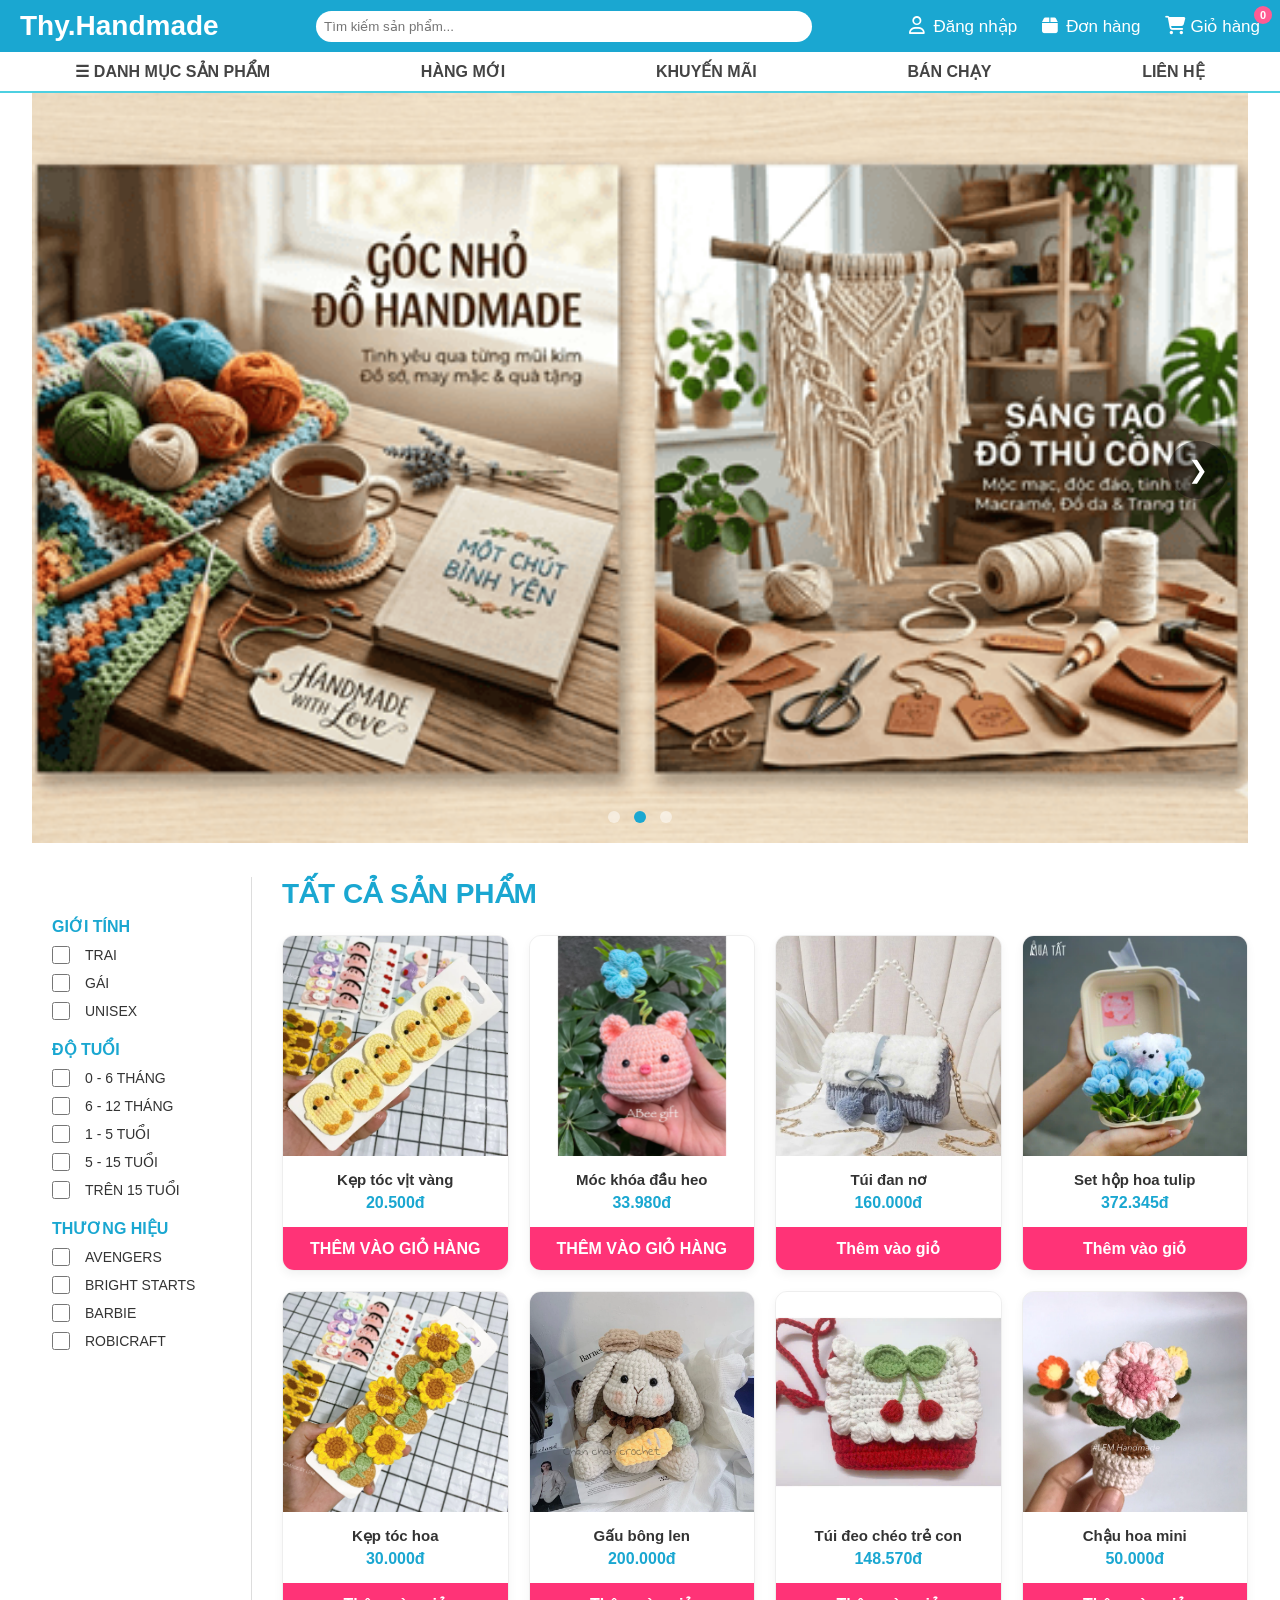
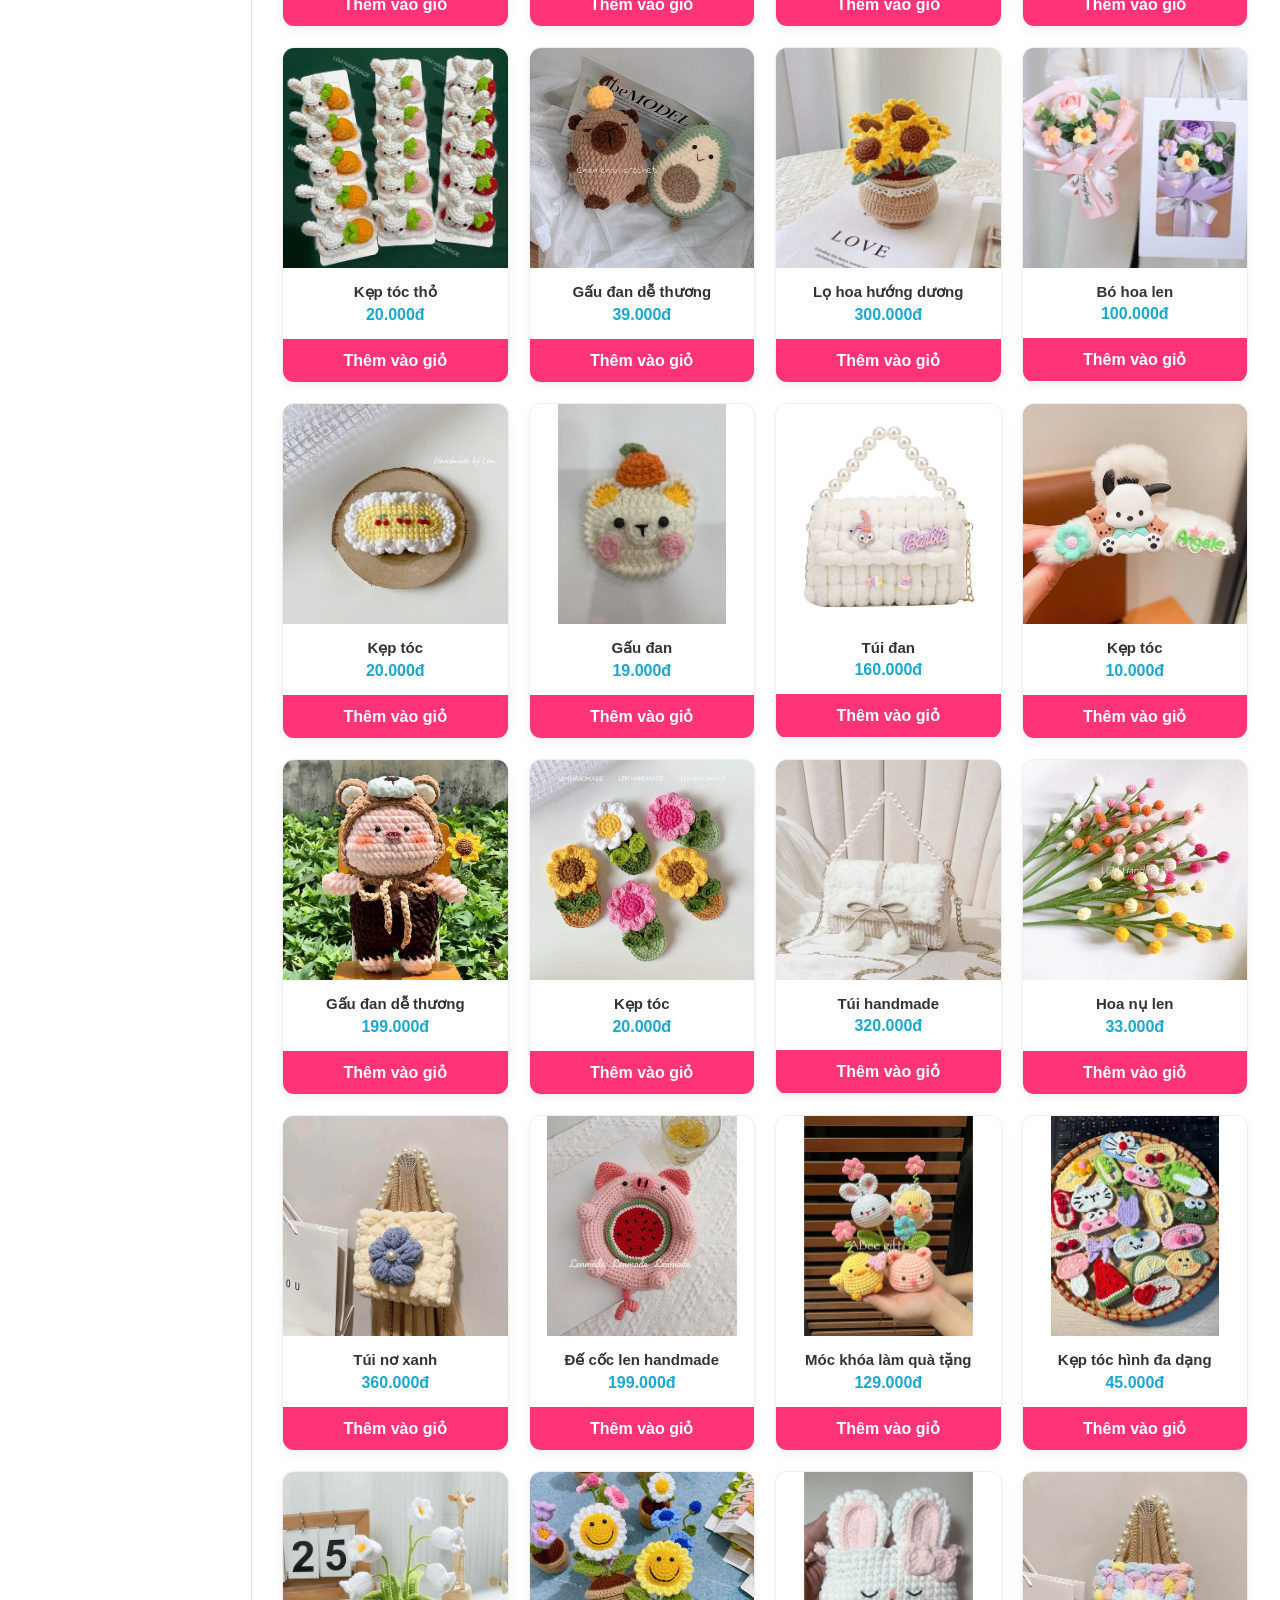
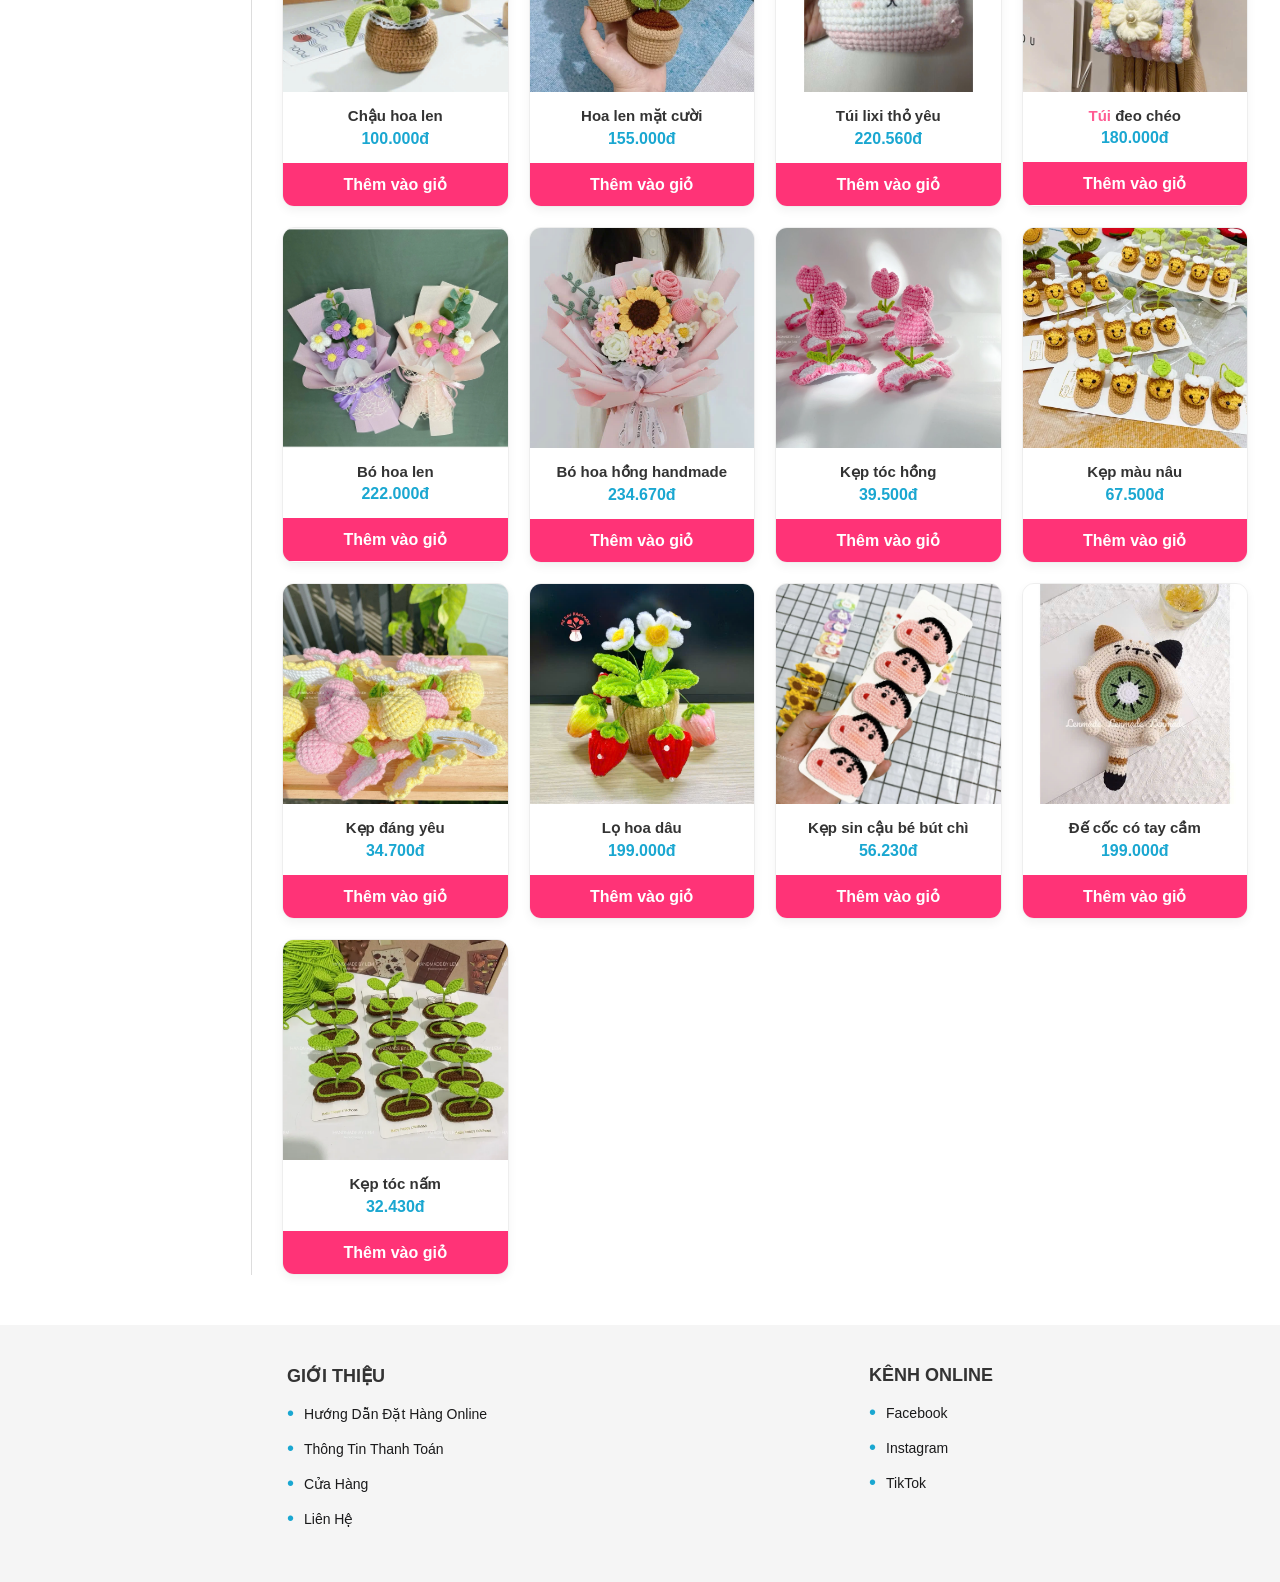
==== commit dc5121fb: "Update index.html" ====
--- a/index.html
+++ b/index.html
@@ -133,7 +133,7 @@
                         </div>
                         <h4>Kẹp tóc vịt vàng</h4>
                         <div class="price">20.500đ</div>
-                        <button class="add-cart">Thêm vào giỏ</button>
+                        <button class="add-cart">THÊM VÀO GIỎ HÀNG</button>
                     </div>
 
                     <div class="card" data-category="moc-khoa">
@@ -143,7 +143,7 @@
                         </div>
                         <h4>Móc khóa đầu heo</h4>
                         <div class="price">33.980đ</div>
-                        <button class="add-cart">Thêm vào giỏ</button>
+                        <button class="add-cart">THÊM VÀO GIỎ HÀNG</button>
                     </div>
 
                     <div class="card" data-category="tui">
@@ -401,7 +401,7 @@
                             <img src="images/adj1 (19).jpg" alt="Túi đan">
                             <img src="images/adj1 (26).jpg" alt="Túi đan">
                         </div>
-                        <h4>Túi đeo chéo</h4>
+                        <h4><span class="chu-tui">Túi</span> đeo chéo</h4>
                         <div class="price">180.000đ</div>
                         <button class="add-cart">Thêm vào giỏ</button>
                     </div>
--- a/style.css
+++ b/style.css
@@ -652,4 +652,7 @@
 }
 .cart-overlay.open {
     display: block;
-}+}
+.chu-tui{
+    color: #ff5c93;
+}
